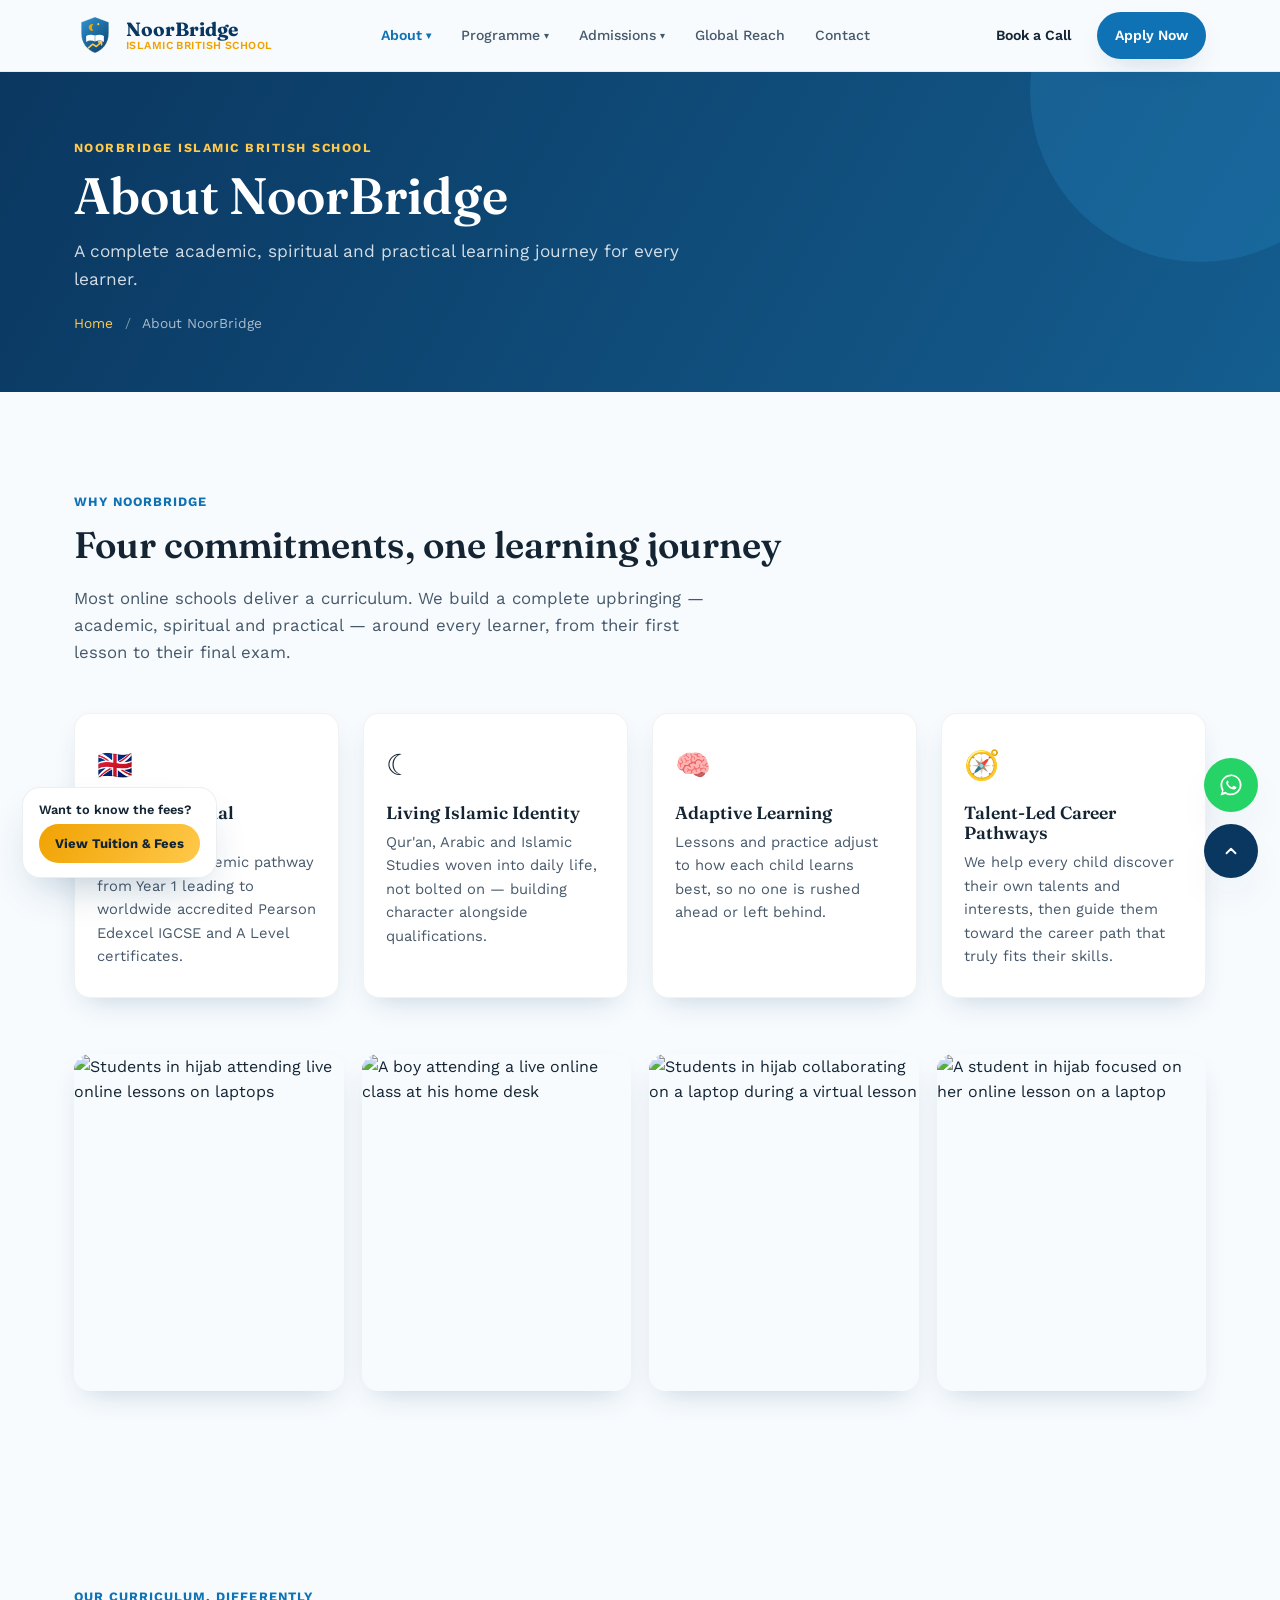
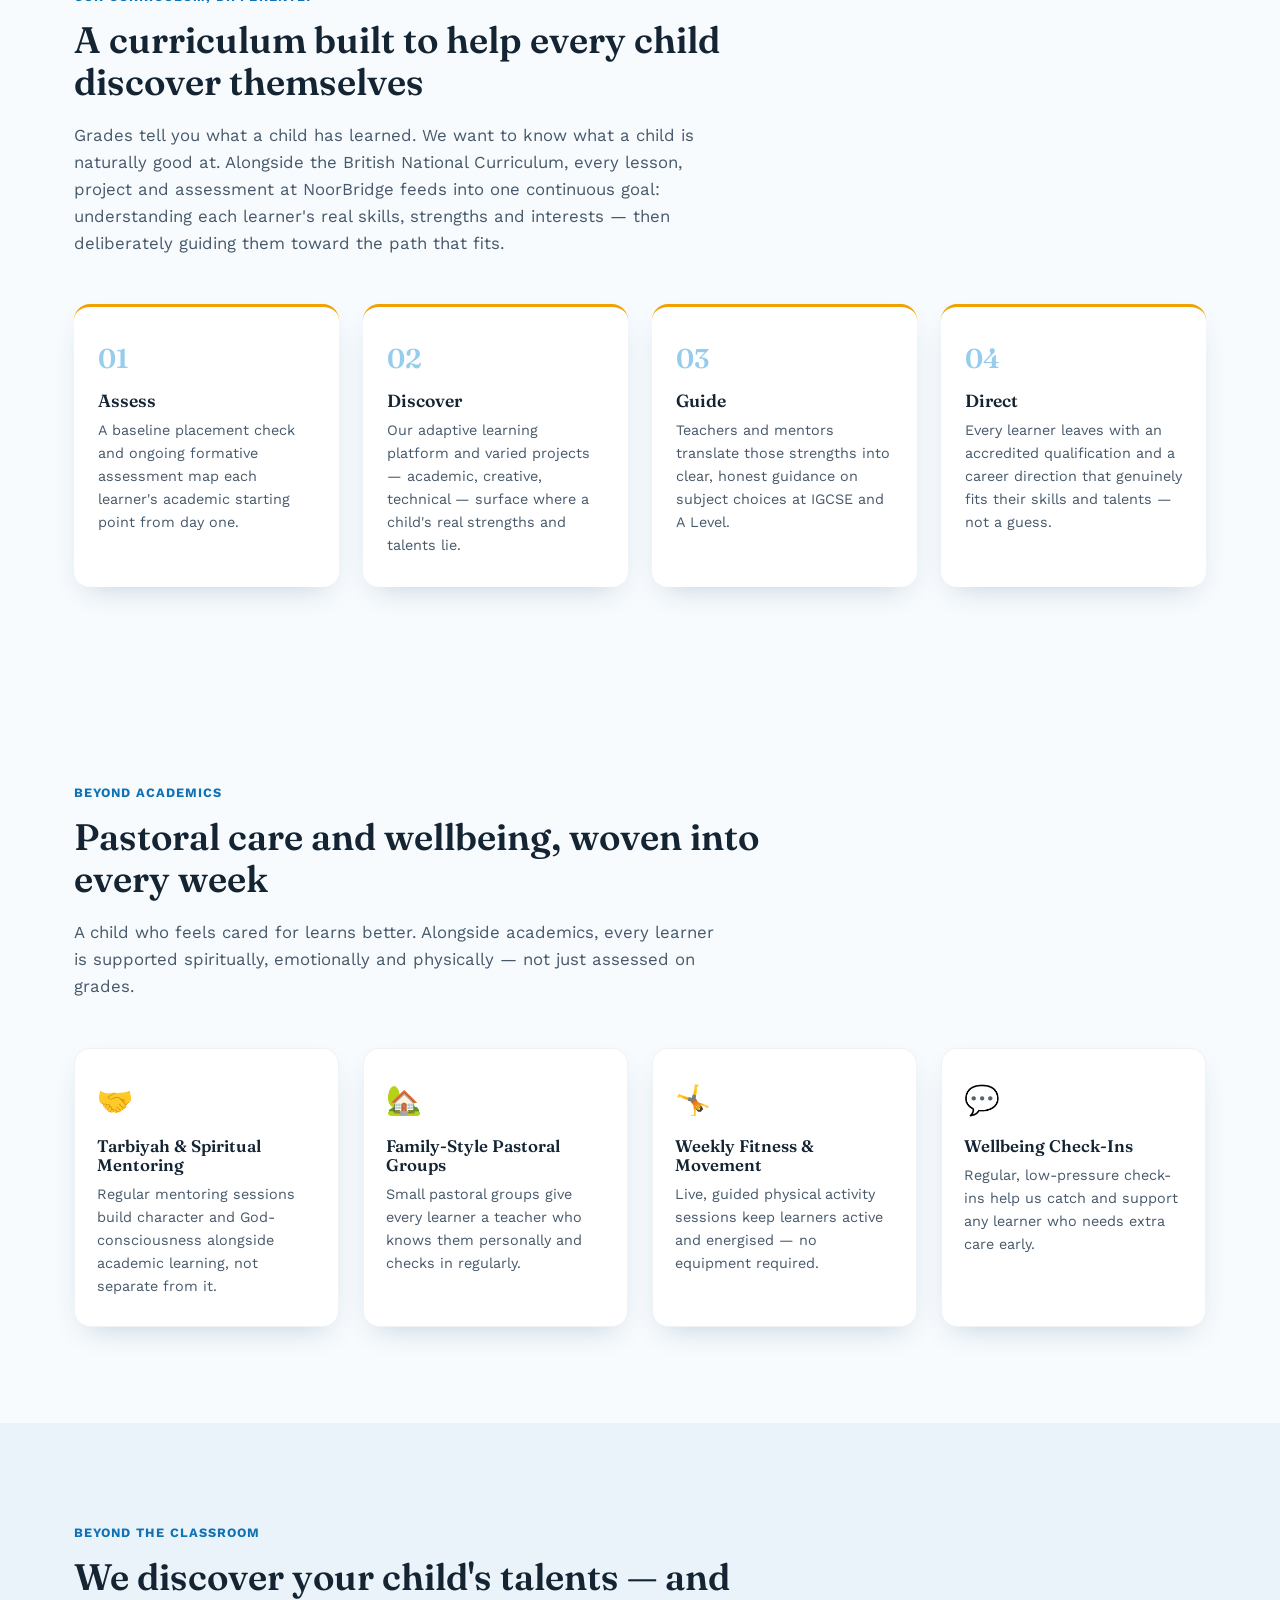
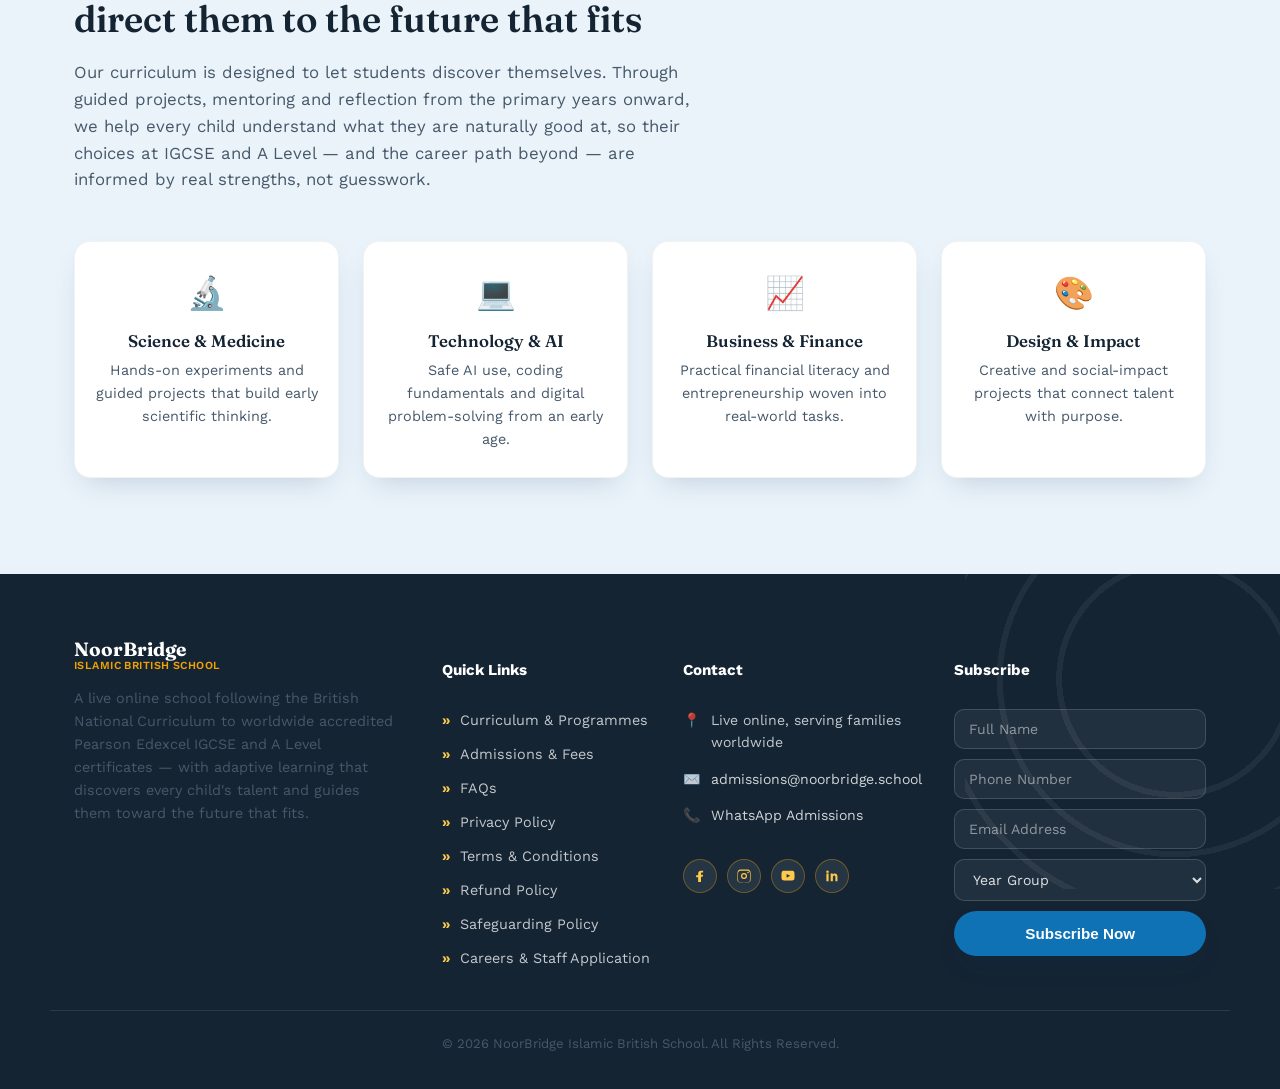
==== about.html @ 1bf970be "Restructure site into multiple pages Co-Authored-By: Devin AI <158243242+devin-ai-integration[bot]@u" ====
<!DOCTYPE html>
<html lang="en">
<head>
<meta charset="UTF-8" />
<meta name="viewport" content="width=device-width, initial-scale=1.0" />
<title>About NoorBridge — A Complete Learning Journey</title>
<meta name="description" content="Discover NoorBridge's commitments to academic excellence, talent discovery, pastoral care and career pathways." />
<link rel="preconnect" href="https://fonts.googleapis.com">
<link rel="preconnect" href="https://fonts.gstatic.com" crossorigin>
<link href="https://fonts.googleapis.com/css2?family=Fraunces:opsz,wght@9..144,500;9..144,600;9..144,700&family=Work+Sans:wght@400;500;600;700&display=swap" rel="stylesheet">
<link rel="icon" type="image/svg+xml" href="assets/favicon.svg">
<link rel="stylesheet" href="css/style.css">
</head>
<body>

<!-- ===== SHARED HEADER / NAV ===== -->
<!-- ===== HEADER ===== -->
<header class="site-header" id="top">
  <div class="container header-inner">
    <a href="index.html#top" class="brand">
      <span class="brand-mark" aria-hidden="true">
        <svg width="42" height="42" viewBox="0 0 64 64" fill="none">
          <defs>
            <linearGradient id="logoGrad" x1="6" y1="4" x2="58" y2="60" gradientUnits="userSpaceOnUse">
              <stop offset="0" stop-color="#2f9bdb"/>
              <stop offset="1" stop-color="#0a3760"/>
            </linearGradient>
          </defs>
          <!-- shield / crest -->
          <path d="M32 4.5 L53 12.5 V29 C53 45 44 54.5 32 59.5 C20 54.5 11 45 11 29 V12.5 Z"
                fill="url(#logoGrad)" stroke="#ffffff" stroke-width="1.4" stroke-opacity="0.35"/>
          <!-- crescent + star: Islamic identity -->
          <path d="M29.5 15.5a5.2 5.2 0 100 9.6 6.2 6.2 0 010-9.6z" fill="#f0a202"/>
          <circle cx="37" cy="15.5" r="1.6" fill="#ffc94a"/>
          <!-- open book: curriculum / self-discovery -->
          <path d="M18.5 33.5c4-2.6 8.5-2.6 13.5-0.6 5-2 9.5-2 13.5 0.6v9c-4-2.6-8.5-2.6-13.5-0.6-5-2-9.5-2-13.5 0.6z"
                fill="#ffffff"/>
          <line x1="32" y1="33" x2="32" y2="42" stroke="#0a3760" stroke-width="1.1" stroke-opacity="0.5"/>
          <!-- upward path: guidance to the future -->
          <path d="M22 51.5 L28.5 46 L34 49.5 L42 42.5" stroke="#ffc94a" stroke-width="2.4" stroke-linecap="round" stroke-linejoin="round" fill="none"/>
          <path d="M37.5 42.5 L42 42.5 L42 47" stroke="#ffc94a" stroke-width="2.4" stroke-linecap="round" stroke-linejoin="round" fill="none"/>
        </svg>
      </span>
      <span class="brand-name-group">
        <span class="brand-name">NoorBridge</span>
        <span class="brand-tagline">Islamic British School</span>
      </span>
    </a>

    <nav class="main-nav" id="mainNav">
      <div class="nav-group">
        <button type="button" class="nav-group-trigger">About <span class="nav-caret">▾</span></button>
        <div class="nav-dropdown">
          <a href="about.html#why-us">Why NoorBridge</a>
          <a href="about.html#discovery">Talent Discovery</a>
          <a href="about.html#wellbeing">Pastoral &amp; Wellbeing</a>
          <a href="about.html#careers">Career Pathways</a>
        </div>
      </div>
      <div class="nav-group">
        <button type="button" class="nav-group-trigger">Programme <span class="nav-caret">▾</span></button>
        <div class="nav-dropdown">
          <a href="curriculum.html#pathway">Curriculum &amp; Pathway</a>
          <a href="islamic-identity.html#identity">Islamic Identity</a>
          <a href="curriculum.html#ai-learning">Adaptive Learning</a>
          <a href="curriculum.html#delivery">How We Deliver Lessons</a>
        </div>
      </div>
      <div class="nav-group">
        <button type="button" class="nav-group-trigger">Admissions <span class="nav-caret">▾</span></button>
        <div class="nav-dropdown">
          <a href="fees.html#fees">Fees</a>
          <a href="fees.html#tutoring">After-School Tutoring</a>
          <a href="admissions.html#admissions">Admissions Process</a>
          <a href="faq.html#faq">FAQs</a>
        </div>
      </div>
      <a href="global-reach.html#global" class="nav-single">Global Reach</a>
      <a href="contact.html#contact" class="nav-single">Contact</a>
    </nav>

    <div class="header-actions">
      <a href="admissions.html#admissions" class="btn btn-ghost">Book a Call</a>
      <a href="admissions.html#admissions" class="btn btn-primary">Apply Now</a>
      <button class="nav-toggle" id="navToggle" aria-label="Open menu" aria-expanded="false">
        <span></span><span></span><span></span>
      </button>
    </div>
  </div>
</header>

<!-- ===== SHARED FLOATING ACTIONS ===== -->
<!-- ===== FLOATING TUITION BADGE (bottom-left) ===== -->
<a href="fees.html#fees" class="tuition-fab">
  <span class="tuition-fab-text">Want to know the fees?</span>
  <span class="tuition-fab-btn">View Tuition &amp; Fees</span>
</a>

<!-- ===== FLOATING CONTACT CLUSTER (bottom-right: WhatsApp + Back to Top) ===== -->
<div class="fab-stack">
  <!-- Replace the number below with the school's real WhatsApp business number -->
  <a href="https://wa.me/000000000000?text=Assalamu%20Alaikum%2C%20I%27d%20like%20to%20ask%20about%20admissions%20at%20NoorBridge"
     class="whatsapp-fab" target="_blank" rel="noopener" aria-label="Chat with admissions on WhatsApp">
    <svg width="26" height="26" viewBox="0 0 32 32" fill="#ffffff"><path d="M16 3C9 3 3 9 3 16c0 2.6.8 5 2.1 7.1L3 29l6.1-2c2 1.1 4.3 1.7 6.9 1.7 7 0 13-6 13-13S23 3 16 3zm0 2c5.9 0 10.7 4.8 10.7 10.7S21.9 26.4 16 26.4c-2.3 0-4.4-.7-6.2-1.9l-.4-.3-3.5 1.1 1.1-3.4-.3-.4A10.6 10.6 0 015.3 16C5.3 10.1 10.1 5.3 16 5.3zm-3.9 5.6c-.2 0-.6 0-.8.3-.3.3-1.1 1-1.1 2.5s1.1 2.9 1.3 3.1c.2.2 2.1 3.3 5.2 4.4 2.6.9 3.1.8 3.6.7.6-.1 1.9-.8 2.1-1.5.3-.7.3-1.4.2-1.5-.1-.2-.4-.3-.8-.5-.4-.2-2.1-1-2.4-1.2-.3-.1-.5-.2-.8.2-.2.3-.9 1.1-1.1 1.3-.2.2-.4.3-.7.1-.4-.2-1.5-.6-2.7-1.7-1-.9-1.6-2-1.8-2.4-.2-.3 0-.5.1-.7l.5-.6c.2-.2.2-.4.1-.6-.1-.2-.6-1.4-.8-1.9-.2-.5-.4-.4-.6-.4z"/></svg>
  </a>
  <button type="button" class="back-to-top" id="backToTop" aria-label="Back to top">
    <svg width="18" height="18" viewBox="0 0 24 24" fill="none" stroke="#ffffff" stroke-width="2.4" stroke-linecap="round" stroke-linejoin="round">
      <path d="M6 15l6-6 6 6"/>
    </svg>
  </button>
</div>

<main>
<!-- ===== PAGE HERO ===== -->
<section class="page-hero">
  <div class="container page-hero-inner">
    <p class="page-hero-kicker">NoorBridge Islamic British School</p>
    <h1>About NoorBridge</h1>
    <p class="page-hero-subtitle">A complete academic, spiritual and practical learning journey for every learner.</p>
    <p class="breadcrumb"><a href="index.html">Home</a> <span>/</span> About NoorBridge</p>
  </div>
</section>

<!-- ===== WHY US ===== -->
<section class="section" id="why-us">
  <div class="container">
    <p class="section-tag">Why NoorBridge</p>
    <h2>Four commitments, one learning journey</h2>
    <p class="section-lede">
      Most online schools deliver a curriculum. We build a complete upbringing — academic, spiritual
      and practical — around every learner, from their first lesson to their final exam.
    </p>

    <div class="pillars">
      <div class="pillar-card">
        <div class="pillar-icon">🇬🇧</div>
        <h3>British National Curriculum</h3>
        <p>A coherent academic pathway from Year 1 leading to worldwide accredited Pearson Edexcel IGCSE and A Level certificates.</p>
      </div>
      <div class="pillar-card">
        <div class="pillar-icon">☾</div>
        <h3>Living Islamic Identity</h3>
        <p>Qur'an, Arabic and Islamic Studies woven into daily life, not bolted on — building character alongside qualifications.</p>
      </div>
      <div class="pillar-card">
        <div class="pillar-icon">🧠</div>
        <h3>Adaptive Learning</h3>
        <p>Lessons and practice adjust to how each child learns best, so no one is rushed ahead or left behind.</p>
      </div>
      <div class="pillar-card">
        <div class="pillar-icon">🧭</div>
        <h3>Talent-Led Career Pathways</h3>
        <p>We help every child discover their own talents and interests, then guide them toward the career path that truly fits their skills.</p>
      </div>
    </div>

    <div class="gallery-strip">
      <div class="gallery-item">
        <img src="https://images.pexels.com/photos/10028667/pexels-photo-10028667.jpeg?auto=compress&cs=tinysrgb&w=500"
             alt="Students in hijab attending live online lessons on laptops" loading="lazy">
      </div>
      <div class="gallery-item">
        <img src="https://images.pexels.com/photos/5303575/pexels-photo-5303575.jpeg?auto=compress&cs=tinysrgb&w=500"
             alt="A boy attending a live online class at his home desk" loading="lazy">
      </div>
      <div class="gallery-item">
        <img src="https://images.pexels.com/photos/6281994/pexels-photo-6281994.jpeg?auto=compress&cs=tinysrgb&w=500"
             alt="Students in hijab collaborating on a laptop during a virtual lesson" loading="lazy">
      </div>
      <div class="gallery-item">
        <img src="https://images.pexels.com/photos/8122079/pexels-photo-8122079.jpeg?auto=compress&cs=tinysrgb&w=500"
             alt="A student in hijab focused on her online lesson on a laptop" loading="lazy">
      </div>
    </div>
  </div>
</section>

<!-- ===== TALENT DISCOVERY FRAMEWORK ===== -->
<section class="section" id="discovery">
  <div class="container">
    <p class="section-tag">Our Curriculum, Differently</p>
    <h2>A curriculum built to help every child discover themselves</h2>
    <p class="section-lede">
      Grades tell you what a child has learned. We want to know what a child is naturally good at.
      Alongside the British National Curriculum, every lesson, project and assessment at NoorBridge
      feeds into one continuous goal: understanding each learner's real skills, strengths and
      interests — then deliberately guiding them toward the path that fits.
    </p>

    <div class="discovery-grid">
      <div class="discovery-card">
        <div class="discovery-num">01</div>
        <h3>Assess</h3>
        <p>A baseline placement check and ongoing formative assessment map each learner's academic starting point from day one.</p>
      </div>
      <div class="discovery-card">
        <div class="discovery-num">02</div>
        <h3>Discover</h3>
        <p>Our adaptive learning platform and varied projects — academic, creative, technical — surface where a child's real strengths and talents lie.</p>
      </div>
      <div class="discovery-card">
        <div class="discovery-num">03</div>
        <h3>Guide</h3>
        <p>Teachers and mentors translate those strengths into clear, honest guidance on subject choices at IGCSE and A Level.</p>
      </div>
      <div class="discovery-card">
        <div class="discovery-num">04</div>
        <h3>Direct</h3>
        <p>Every learner leaves with an accredited qualification and a career direction that genuinely fits their skills and talents — not a guess.</p>
      </div>
    </div>
  </div>
</section>

<!-- ===== PASTORAL CARE & WELLBEING ===== -->
<section class="section" id="wellbeing">
  <div class="container">
    <p class="section-tag">Beyond Academics</p>
    <h2>Pastoral care and wellbeing, woven into every week</h2>
    <p class="section-lede">
      A child who feels cared for learns better. Alongside academics, every learner is supported
      spiritually, emotionally and physically — not just assessed on grades.
    </p>

    <div class="wellbeing-grid">
      <div class="wellbeing-card">
        <span class="wellbeing-icon">🤝</span>
        <h3>Tarbiyah &amp; Spiritual Mentoring</h3>
        <p>Regular mentoring sessions build character and God-consciousness alongside academic learning, not separate from it.</p>
      </div>
      <div class="wellbeing-card">
        <span class="wellbeing-icon">🏡</span>
        <h3>Family-Style Pastoral Groups</h3>
        <p>Small pastoral groups give every learner a teacher who knows them personally and checks in regularly.</p>
      </div>
      <div class="wellbeing-card">
        <span class="wellbeing-icon">🤸</span>
        <h3>Weekly Fitness &amp; Movement</h3>
        <p>Live, guided physical activity sessions keep learners active and energised — no equipment required.</p>
      </div>
      <div class="wellbeing-card">
        <span class="wellbeing-icon">💬</span>
        <h3>Wellbeing Check-Ins</h3>
        <p>Regular, low-pressure check-ins help us catch and support any learner who needs extra care early.</p>
      </div>
    </div>
  </div>
</section>

<!-- ===== CAREER PATHWAYS ===== -->
<section class="section section-alt" id="careers">
  <div class="container">
    <p class="section-tag">Beyond the Classroom</p>
    <h2>We discover your child's talents — and direct them to the future that fits</h2>
    <p class="section-lede">
      Our curriculum is designed to let students discover themselves. Through guided projects,
      mentoring and reflection from the primary years onward, we help every child understand what
      they are naturally good at, so their choices at IGCSE and A Level — and the career path
      beyond — are informed by real strengths, not guesswork.
    </p>

    <div class="career-grid">
      <div class="career-card">
        <span class="career-emoji">🔬</span>
        <h3>Science &amp; Medicine</h3>
        <p>Hands-on experiments and guided projects that build early scientific thinking.</p>
      </div>
      <div class="career-card">
        <span class="career-emoji">💻</span>
        <h3>Technology &amp; AI</h3>
        <p>Safe AI use, coding fundamentals and digital problem-solving from an early age.</p>
      </div>
      <div class="career-card">
        <span class="career-emoji">📈</span>
        <h3>Business &amp; Finance</h3>
        <p>Practical financial literacy and entrepreneurship woven into real-world tasks.</p>
      </div>
      <div class="career-card">
        <span class="career-emoji">🎨</span>
        <h3>Design &amp; Impact</h3>
        <p>Creative and social-impact projects that connect talent with purpose.</p>
      </div>
    </div>
  </div>
</section>
</main>

<!-- ===== SHARED FOOTER ===== -->
<!-- ===== FOOTER ===== -->
<footer class="site-footer">
  <div class="footer-pattern" aria-hidden="true"></div>
  <div class="container footer-inner">
    <div class="footer-brand">
      <span class="brand-name-group">
        <span class="brand-name">NoorBridge</span>
        <span class="brand-tagline">Islamic British School</span>
      </span>
      <p>A live online school following the British National Curriculum to worldwide accredited
      Pearson Edexcel IGCSE and A Level certificates — with adaptive learning that discovers every
      child's talent and guides them toward the future that fits.</p>
    </div>

    <div class="footer-col">
      <h4>Quick Links</h4>
      <ul class="footer-link-list">
        <li><a href="curriculum.html#pathway">Curriculum &amp; Programmes</a></li>
        <li><a href="fees.html#fees">Admissions &amp; Fees</a></li>
        <li><a href="faq.html#faq">FAQs</a></li>
        <li><a href="index.html#top">Privacy Policy</a></li>
        <li><a href="index.html#top">Terms &amp; Conditions</a></li>
        <li><a href="index.html#top">Refund Policy</a></li>
        <li><a href="index.html#top">Safeguarding Policy</a></li>
        <li><a href="mailto:careers@noorbridge.school">Careers &amp; Staff Application</a></li>
      </ul>
    </div>

    <div class="footer-col">
      <h4>Contact</h4>
      <ul class="footer-contact-list">
        <li>
          <span class="footer-contact-icon">📍</span>
          <span>Live online, serving families worldwide</span>
        </li>
        <li>
          <span class="footer-contact-icon">✉️</span>
          <a href="mailto:admissions@noorbridge.school">admissions@noorbridge.school</a>
        </li>
        <li>
          <span class="footer-contact-icon">📞</span>
          <a href="https://wa.me/000000000000" target="_blank" rel="noopener">WhatsApp Admissions</a>
        </li>
      </ul>
      <div class="social-row">
        <a href="index.html#top" aria-label="Facebook"><svg width="16" height="16" viewBox="0 0 24 24" fill="currentColor"><path d="M13.5 21v-7.7h2.6l.4-3h-3v-1.9c0-.9.2-1.5 1.6-1.5h1.6V4.2C15.9 4.1 14.8 4 13.6 4c-2.6 0-4.4 1.6-4.4 4.5v2.3h-3v3h3V21h3.3z"/></svg></a>
        <a href="index.html#top" aria-label="Instagram"><svg width="16" height="16" viewBox="0 0 24 24" fill="currentColor"><path d="M12 2.2c3.2 0 3.6 0 4.9.1 1.2.1 1.9.2 2.3.4.6.2 1 .5 1.4.9.4.4.7.8.9 1.4.2.4.3 1 .4 2.3.1 1.3.1 1.6.1 4.9s0 3.6-.1 4.9c-.1 1.2-.2 1.9-.4 2.3-.2.6-.5 1-.9 1.4-.4.4-.8.7-1.4.9-.4.2-1 .3-2.3.4-1.3.1-1.6.1-4.9.1s-3.6 0-4.9-.1c-1.2-.1-1.9-.2-2.3-.4-.6-.2-1-.5-1.4-.9-.4-.4-.7-.8-.9-1.4-.2-.4-.3-1-.4-2.3C2.2 15.6 2.2 15.2 2.2 12s0-3.6.1-4.9c.1-1.2.2-1.9.4-2.3.2-.6.5-1 .9-1.4.4-.4.8-.7 1.4-.9.4-.2 1-.3 2.3-.4C8.4 2.2 8.8 2.2 12 2.2zm0 1.8c-3.1 0-3.5 0-4.7.1-1 0-1.6.2-1.9.3-.5.2-.8.4-1.2.8-.4.4-.6.7-.8 1.2-.1.3-.3.9-.3 1.9-.1 1.2-.1 1.6-.1 4.7s0 3.5.1 4.7c0 1 .2 1.6.3 1.9.2.5.4.8.8 1.2.4.4.7.6 1.2.8.3.1.9.3 1.9.3 1.2.1 1.6.1 4.7.1s3.5 0 4.7-.1c1 0 1.6-.2 1.9-.3.5-.2.8-.4 1.2-.8.4-.4.6-.7.8-1.2.1-.3.3-.9.3-1.9.1-1.2.1-1.6.1-4.7s0-3.5-.1-4.7c0-1-.2-1.6-.3-1.9-.2-.5-.4-.8-.8-1.2-.4-.4-.7-.6-1.2-.8-.3-.1-.9-.3-1.9-.3-1.2-.1-1.6-.1-4.7-.1zm0 3.5a4.5 4.5 0 110 9 4.5 4.5 0 010-9zm0 1.8a2.7 2.7 0 100 5.4 2.7 2.7 0 000-5.4zm5.7-3.6a1.1 1.1 0 110 2.1 1.1 1.1 0 010-2.1z"/></svg></a>
        <a href="index.html#top" aria-label="YouTube"><svg width="16" height="16" viewBox="0 0 24 24" fill="currentColor"><path d="M21.6 7.2s-.2-1.5-.8-2.1c-.8-.8-1.7-.8-2.1-.9C15.9 4 12 4 12 4h0s-3.9 0-6.7.2c-.4 0-1.3.1-2.1.9-.6.6-.8 2.1-.8 2.1S2.2 9 2.2 10.7v1.5c0 1.8.2 3.5.2 3.5s.2 1.5.8 2.1c.8.8 1.8.8 2.3.9 1.6.2 6.5.2 6.5.2s3.9 0 6.7-.2c.4 0 1.3-.1 2.1-.9.6-.6.8-2.1.8-2.1s.2-1.7.2-3.5v-1.5c0-1.8-.2-3.5-.2-3.5zM9.9 14.6V8.9l5.4 2.9-5.4 2.8z"/></svg></a>
        <a href="index.html#top" aria-label="LinkedIn"><svg width="16" height="16" viewBox="0 0 24 24" fill="currentColor"><path d="M6.9 8.4H3.6V20h3.3V8.4zM5.3 3.6a1.9 1.9 0 100 3.8 1.9 1.9 0 000-3.8zM20.4 20h-3.3v-6.2c0-1.5-.5-2.5-1.8-2.5-1 0-1.6.7-1.9 1.3-.1.2-.1.6-.1.9V20H10c0-11.6 0-11.6 0-11.6h3.3v1.7c.4-.7 1.3-1.7 3-1.7 2.2 0 3.9 1.4 3.9 4.5V20z"/></svg></a>
      </div>
    </div>

    <div class="footer-col footer-subscribe">
      <h4>Subscribe</h4>
      <form class="subscribe-form" id="newsletterForm">
        <input type="text" name="subscribeName" placeholder="Full Name" required>
        <input type="tel" name="subscribePhone" placeholder="Phone Number">
        <input type="email" name="subscribeEmail" placeholder="Email Address" required>
        <select name="subscribeYear" aria-label="Year group of interest" required>
          <option value="" disabled selected>Year Group</option>
          <option>Year 1</option><option>Year 2</option><option>Year 3</option>
          <option>Year 4</option><option>Year 5</option><option>Year 6</option>
          <option>Year 7</option><option>Year 8</option><option>Year 9</option>
          <option>Year 10</option><option>Year 11</option><option>Year 12</option><option>Year 13</option>
        </select>
        <button type="submit" class="btn btn-primary btn-block">Subscribe Now</button>
      </form>
    </div>
  </div>
  <div class="footer-bottom">
    <p>© 2026 NoorBridge Islamic British School. All Rights Reserved.</p>
  </div>
</footer>

<!-- ===== SHARED SCRIPT ===== -->
<script src="js/main.js"></script>
</body>
</html>
---- css/style.css ----
/* ============================================================
   NoorBridge Academy — Landing Page Styles
   Brand palette: sky blue + warm gold + fresh green + ink navy
   (--emerald-* variable names kept for continuity, now mapped to
   a blue-led palette so the site reads as bright and sky-toned)
   ============================================================ */

:root {
  --emerald-900: #0a3760;   /* deep navy blue — dark sections, headings */
  --emerald-700: #0f72b5;   /* primary sky blue — buttons, links, accents */
  --emerald-600: #2f9bdb;   /* lighter sky blue — hovers, gradients */
  --emerald-100: #e7f4fc;   /* pale sky blue — soft backgrounds, badges */
  --green-600: #4c9f5c;     /* fresh green accent */
  --green-100: #e8f5ea;     /* pale green background */
  --gold-500: #f0a202;      /* warm gold — eyebrow tags, highlights */
  --gold-400: #ffc94a;      /* light gold — hovers */
  --ink-900: #142433;
  --ink-700: #46586a;
  --parchment: #f7fbfe;
  --parchment-dark: #eaf3fa;
  --white: #ffffff;

  --font-head: 'Fraunces', serif;
  --font-body: 'Work Sans', sans-serif;

  --radius: 16px;
  --shadow-soft: 0 12px 30px -12px rgba(10, 55, 96, 0.22);
  --shadow-lift: 0 20px 45px -18px rgba(10, 55, 96, 0.32);
}

* { box-sizing: border-box; }
html { scroll-behavior: smooth; }
body {
  margin: 0;
  font-family: var(--font-body);
  color: var(--ink-900);
  background: var(--parchment);
  line-height: 1.6;
}
h1, h2, h3 { font-family: var(--font-head); font-weight: 600; line-height: 1.15; margin: 0 0 .5em; }
p { margin: 0 0 1em; color: var(--ink-700); }
a { color: inherit; text-decoration: none; }
ul { margin: 0; padding: 0; }
img { max-width: 100%; display: block; }

.container {
  width: 100%;
  max-width: 1180px;
  margin: 0 auto;
  padding: 0 24px;
}

/* ---------- Buttons ---------- */
.btn {
  display: inline-flex;
  align-items: center;
  justify-content: center;
  gap: 8px;
  padding: 12px 22px;
  border-radius: 999px;
  font-weight: 600;
  font-size: 0.95rem;
  border: 2px solid transparent;
  cursor: pointer;
  transition: transform .18s ease, box-shadow .18s ease, background .18s ease, color .18s ease;
  white-space: nowrap;
}
.btn:hover { transform: translateY(-2px); }
.btn-primary { background: var(--emerald-700); color: var(--white); box-shadow: var(--shadow-soft); }
.btn-primary:hover { background: var(--emerald-600); }
.btn-outline { border-color: var(--emerald-700); color: var(--emerald-700); background: transparent; }
.btn-outline:hover { background: var(--emerald-100); }
.btn-ghost { color: var(--ink-900); background: transparent; }
.btn-ghost:hover { background: var(--parchment-dark); }
.btn-light { background: var(--white); color: var(--emerald-900); }
.btn-light:hover { background: var(--gold-400); color: var(--ink-900); }
.btn-lg { padding: 15px 28px; font-size: 1.02rem; }
.btn-sm { padding: 7px 14px; font-size: 0.78rem; }
.btn-block { width: 100%; }
.btn-gold {
  background: linear-gradient(135deg, var(--gold-400), var(--gold-500));
  color: var(--ink-900);
  font-weight: 700;
  border: 2px solid transparent;
  box-shadow: 0 6px 18px rgba(240, 162, 2, 0.28);
}
.btn-gold:hover { background: linear-gradient(135deg, var(--gold-500), #e09300); }

/* ---------- Header ---------- */
.site-header {
  position: sticky;
  top: 0;
  z-index: 50;
  background: rgba(247, 251, 254, 0.92);
  backdrop-filter: blur(10px);
  border-bottom: 1px solid rgba(10, 55, 96, 0.08);
}
.header-inner {
  display: flex;
  align-items: center;
  justify-content: space-between;
  padding: 12px 24px;
  gap: 14px;
}
.brand { display: flex; align-items: center; gap: 10px; flex-shrink: 0; }
.brand-mark { display: inline-flex; flex-shrink: 0; }
.brand-name-group { display: flex; flex-direction: column; line-height: 1.15; }
.brand-name {
  font-family: var(--font-head);
  font-size: 1.2rem;
  font-weight: 700;
  color: var(--emerald-900);
  white-space: nowrap;
}
.brand-tagline {
  font-size: 0.68rem;
  font-weight: 600;
  letter-spacing: 0.04em;
  text-transform: uppercase;
  color: var(--gold-500);
  white-space: nowrap;
}

.main-nav { display: flex; align-items: center; gap: 26px; flex: 1; justify-content: center; flex-wrap: nowrap; }
.main-nav > a, .nav-single {
  font-size: 0.88rem;
  font-weight: 500;
  color: var(--ink-700);
  position: relative;
  padding: 6px 2px;
  white-space: nowrap;
}
.main-nav > a:hover, .nav-single:hover { color: var(--emerald-700); }

/* Dropdown nav groups */
.nav-group { position: relative; }
.nav-group-trigger {
  display: inline-flex;
  align-items: center;
  gap: 4px;
  background: none;
  border: none;
  cursor: pointer;
  font-family: var(--font-body);
  font-size: 0.88rem;
  font-weight: 500;
  color: var(--ink-700);
  padding: 6px 2px;
}
.nav-caret { font-size: 0.65rem; transition: transform .18s ease; }
.nav-group:hover .nav-group-trigger, .nav-group.open .nav-group-trigger { color: var(--emerald-700); }
.nav-group:hover .nav-caret, .nav-group.open .nav-caret { transform: rotate(180deg); }

.nav-dropdown {
  position: absolute;
  top: calc(100% + 14px);
  left: 50%;
  transform: translateX(-50%);
  background: var(--white);
  border-radius: 14px;
  box-shadow: var(--shadow-lift);
  border: 1px solid rgba(10,55,96,0.08);
  padding: 10px;
  min-width: 220px;
  display: flex;
  flex-direction: column;
  gap: 2px;
  opacity: 0;
  visibility: hidden;
  transform: translateX(-50%) translateY(6px);
  transition: opacity .16s ease, transform .16s ease, visibility .16s ease;
  z-index: 70;
}
.nav-group:hover .nav-dropdown, .nav-group.open .nav-dropdown {
  opacity: 1;
  visibility: visible;
  transform: translateX(-50%) translateY(0);
}
.nav-dropdown a {
  font-size: 0.87rem;
  font-weight: 500;
  color: var(--ink-700);
  padding: 9px 12px;
  border-radius: 8px;
  white-space: nowrap;
}
.nav-dropdown a:hover { background: var(--emerald-100); color: var(--emerald-700); }

.header-actions { display: flex; align-items: center; gap: 8px; flex-shrink: 0; }
.header-actions .btn { padding: 10px 16px; font-size: 0.88rem; }
.nav-toggle { display: none; }

/* Floating tuition badge (fixed, bottom-left) */
.tuition-fab {
  position: fixed;
  left: 22px;
  bottom: 22px;
  z-index: 60;
  display: flex;
  flex-direction: column;
  align-items: flex-start;
  gap: 6px;
  background: var(--white);
  border-radius: 18px;
  padding: 14px 16px;
  box-shadow: var(--shadow-lift);
  border: 1px solid rgba(10,55,96,0.08);
  max-width: 220px;
}
.tuition-fab-text { font-size: 0.8rem; font-weight: 600; color: var(--ink-900); line-height: 1.25; }
.tuition-fab-btn {
  display: inline-flex;
  align-items: center;
  gap: 6px;
  background: linear-gradient(120deg, var(--gold-500), var(--gold-400));
  color: var(--ink-900);
  font-size: 0.82rem;
  font-weight: 700;
  padding: 9px 16px;
  border-radius: 999px;
  transition: transform .18s ease;
}
.tuition-fab:hover .tuition-fab-btn { transform: translateY(-2px); }

/* Floating contact cluster (fixed, bottom-right): WhatsApp + Back to Top stacked */
.fab-stack {
  position: fixed;
  right: 22px;
  bottom: 22px;
  z-index: 60;
  display: flex;
  flex-direction: column;
  align-items: center;
  gap: 12px;
}
.whatsapp-fab, .back-to-top {
  width: 54px;
  height: 54px;
  border-radius: 50%;
  display: flex;
  align-items: center;
  justify-content: center;
  box-shadow: var(--shadow-lift);
  transition: transform .18s ease;
  border: none;
  cursor: pointer;
}
.whatsapp-fab { background: #25d366; }
.whatsapp-fab:hover { transform: translateY(-2px) scale(1.04); }
.back-to-top {
  background: var(--emerald-900);
  opacity: 0;
  visibility: hidden;
  transform: translateY(8px);
}
.back-to-top.visible { opacity: 1; visibility: visible; transform: translateY(0); }
.back-to-top:hover { transform: translateY(-2px); background: var(--emerald-700); }

/* ---------- Hero ---------- */
.hero {
  position: relative;
  overflow: hidden;
  padding: 80px 0 90px;
  background: linear-gradient(180deg, #f4efe2 0%, var(--parchment) 100%);
}
.hero-glow {
  position: absolute;
  top: -180px;
  right: -160px;
  width: 520px;
  height: 520px;
  background: radial-gradient(circle, rgba(28, 122, 86, 0.22), transparent 70%);
  border-radius: 50%;
}
.hero-inner {
  display: grid;
  grid-template-columns: 1.15fr 0.85fr;
  gap: 56px;
  align-items: center;
  position: relative;
}
.eyebrow {
  display: inline-flex;
  align-items: center;
  gap: 8px;
  font-size: 0.8rem;
  font-weight: 700;
  letter-spacing: 0.06em;
  text-transform: uppercase;
  color: var(--gold-500);
  background: rgba(201, 162, 39, 0.12);
  padding: 6px 14px;
  border-radius: 999px;
  margin-bottom: 18px;
}
.hero h1 {
  font-size: clamp(2.1rem, 4vw, 3.1rem);
  color: var(--ink-900);
  margin-bottom: 20px;
}
.hero h1 .highlight { color: var(--emerald-700); }
.hero .lede { font-size: 1.08rem; max-width: 540px; }
.hero-ctas { display: flex; gap: 14px; margin: 28px 0 36px; flex-wrap: wrap; }

.hero-trust { display: flex; gap: 30px; flex-wrap: wrap; }
.trust-item { display: flex; flex-direction: column; }
.trust-item strong { font-family: var(--font-head); font-size: 1.3rem; color: var(--emerald-900); }
.trust-item span { font-size: 0.85rem; color: var(--ink-700); }

.hero-visual { position: relative; height: 420px; }
.hero-orb {
  position: absolute;
  inset: 30px;
  border-radius: 40% 60% 55% 45% / 50% 45% 55% 50%;
  background: linear-gradient(135deg, var(--emerald-700), var(--emerald-900));
  opacity: 0.9;
}
.hero-card {
  position: absolute;
  background: var(--white);
  border-radius: var(--radius);
  box-shadow: var(--shadow-lift);
  padding: 18px 20px;
  width: 200px;
}
.card-icon { font-size: 1.6rem; margin-bottom: 6px; }
.card-title { font-weight: 700; margin: 0; font-size: 0.95rem; color: var(--ink-900); }
.card-sub { margin: 2px 0 0; font-size: 0.8rem; color: var(--ink-700); }
.card-1 { top: 10px; left: 0; animation: float 6s ease-in-out infinite; }
.card-2 { top: 170px; right: -10px; animation: float 7s ease-in-out infinite .5s; }
.card-3 { bottom: 10px; left: 40px; animation: float 6.5s ease-in-out infinite 1s; }
@keyframes float { 0%,100% { transform: translateY(0); } 50% { transform: translateY(-10px); } }

.hero-tutoring {
  position: absolute;
  bottom: calc(100% + 16px);
  right: 12px;
  z-index: 10;
  background: var(--white);
  border-radius: 999px;
  box-shadow: var(--shadow-lift);
  padding: 6px 10px 6px 14px;
  display: inline-flex;
  align-items: center;
  gap: 8px;
  font-size: 0.78rem;
  font-weight: 600;
  color: var(--ink-900);
}
.hero-tutoring-text { white-space: nowrap; }

/* ---------- Strip ---------- */
.strip { background: var(--emerald-900); padding: 18px 0; }
.strip-inner {
  display: grid;
  grid-template-columns: repeat(5, auto);
  justify-content: center;
  align-items: center;
  gap: 0 6px;
  color: rgba(255,255,255,0.85);
  font-size: 0.83rem;
  font-weight: 600;
  letter-spacing: 0.01em;
}
.strip-inner span {
  padding: 6px 22px;
  position: relative;
  text-align: center;
}
.strip-inner span:not(:last-child)::after {
  content: "";
  position: absolute;
  right: -1px;
  top: 50%;
  transform: translateY(-50%);
  width: 1px;
  height: 16px;
  background: rgba(255,255,255,0.25);
}
@media (max-width: 900px) {
  .strip-inner { grid-template-columns: repeat(2, 1fr); gap: 10px 0; }
  .strip-inner span::after { display: none; }
}
@media (max-width: 520px) {
  .strip-inner { grid-template-columns: 1fr; }
}

/* ---------- Sections ---------- */
.section { padding: 96px 0; }
.section-alt { background: var(--parchment-dark); }
.section-tag {
  display: inline-block;
  font-size: 0.8rem;
  font-weight: 700;
  letter-spacing: 0.08em;
  text-transform: uppercase;
  color: var(--emerald-700);
  margin-bottom: 12px;
}
.section-tag-light { color: var(--gold-400); }
.section h2 { font-size: clamp(1.7rem, 3vw, 2.3rem); color: var(--ink-900); max-width: 720px; }
.light-heading { color: var(--white); }
.section-lede { max-width: 640px; font-size: 1.05rem; }
.light-lede { color: rgba(255,255,255,0.75); }

/* Pillars */
.pillars {
  display: grid;
  grid-template-columns: repeat(4, 1fr);
  gap: 24px;
  margin-top: 48px;
}
.pillar-card {
  background: var(--white);
  border-radius: var(--radius);
  padding: 28px 22px;
  box-shadow: var(--shadow-soft);
  border: 1px solid rgba(12,59,46,0.06);
}
.pillar-icon { font-size: 1.8rem; margin-bottom: 14px; }
.pillar-card h3 { font-size: 1.1rem; margin-bottom: 8px; }
.pillar-card p { font-size: 0.92rem; margin: 0; }

/* Timeline */
.timeline { margin-top: 56px; display: flex; flex-direction: column; gap: 0; }
.timeline-item {
  display: grid;
  grid-template-columns: 56px 1fr;
  gap: 24px;
  padding: 28px 0;
  border-bottom: 1px solid rgba(12,59,46,0.1);
}
.timeline-item:last-child { border-bottom: none; }
.timeline-marker {
  width: 44px; height: 44px;
  border-radius: 50%;
  background: var(--emerald-700);
  color: var(--white);
  display: flex; align-items: center; justify-content: center;
  font-family: var(--font-head); font-weight: 600;
}
.timeline-years {
  display: inline-block;
  font-size: 0.8rem;
  font-weight: 700;
  color: var(--gold-500);
  text-transform: uppercase;
  letter-spacing: 0.05em;
  margin-bottom: 6px;
}
.timeline-content h3 { margin-bottom: 6px; }
.timeline-content p { max-width: 640px; margin: 0; }
.subject-chips { display: flex; flex-wrap: wrap; gap: 8px; margin-top: 14px; max-width: 680px; }
.subject-chips span {
  font-size: 0.78rem;
  font-weight: 600;
  padding: 6px 12px;
  border-radius: 999px;
  background: var(--parchment-dark);
  color: var(--ink-700);
  border: 1px solid rgba(10,55,96,0.08);
}
.subject-chips .chip-included { background: var(--emerald-100); color: var(--emerald-700); border-color: transparent; }
.subject-chips .chip-optional { background: transparent; color: var(--ink-700); border-style: dashed; font-weight: 500; }

/* Two-column layout */
.two-col {
  display: grid;
  grid-template-columns: 1fr 1fr;
  gap: 60px;
  align-items: center;
}
.two-col.reverse .two-col-visual { order: 1; }
.two-col.reverse .two-col-text { order: 2; }
.check-list { list-style: none; margin: 20px 0 28px; display: flex; flex-direction: column; gap: 12px; }
.check-list li { padding-left: 30px; position: relative; color: var(--ink-900); font-weight: 500; }
.check-list li::before {
  content: "✓";
  position: absolute; left: 0; top: 0;
  width: 22px; height: 22px;
  background: var(--emerald-100);
  color: var(--emerald-700);
  border-radius: 50%;
  display: flex; align-items: center; justify-content: center;
  font-size: 0.75rem; font-weight: 700;
}

.glass-card {
  background: linear-gradient(155deg, var(--emerald-900), var(--emerald-700));
  color: var(--white);
  border-radius: 20px;
  padding: 44px;
  box-shadow: var(--shadow-lift);
  position: relative;
}
.glass-quote { font-family: var(--font-head); font-size: 1.3rem; line-height: 1.5; margin-bottom: 16px; }
.glass-attribution { color: var(--gold-400); font-weight: 600; margin: 0; }

/* What We Offer */
.offer-heading { text-align: center; max-width: 640px; margin: 0 auto 48px; }
.offer-heading .section-tag { display: block; }
.offer-heading h2 { margin: 0 auto; }
.offer-grid {
  display: grid;
  grid-template-columns: repeat(3, 1fr);
  gap: 24px;
}
.offer-card {
  background: var(--white);
  border-radius: var(--radius);
  padding: 32px 26px;
  text-align: center;
  box-shadow: var(--shadow-soft);
  border: 1px solid rgba(10,55,96,0.06);
}
.offer-card-featured { background: var(--emerald-100); border-color: transparent; }
.offer-icon {
  width: 60px; height: 60px;
  border-radius: 50%;
  display: flex; align-items: center; justify-content: center;
  font-size: 1.6rem;
  margin: 0 auto 18px;
  color: var(--white);
}
.offer-icon-blue { background: linear-gradient(135deg, var(--emerald-600), var(--emerald-700)); }
.offer-icon-green { background: linear-gradient(135deg, #6ab97c, var(--green-600)); }
.offer-icon-orange { background: linear-gradient(135deg, #f0a202, #d9860a); }
.offer-icon-gold { background: linear-gradient(135deg, var(--gold-400), var(--gold-500)); }
.offer-icon-navy { background: linear-gradient(135deg, var(--emerald-700), var(--emerald-900)); }
.offer-card h3 { font-size: 1.05rem; margin-bottom: 8px; color: var(--emerald-900); }
.offer-card p { font-size: 0.88rem; margin: 0; }

/* Region chips (Global Reach) */
.region-chips { display: flex; flex-wrap: wrap; gap: 10px; margin-top: 22px; }
.region-chips span {
  background: var(--white);
  border: 1px solid rgba(10,55,96,0.12);
  color: var(--emerald-900);
  font-size: 0.82rem;
  font-weight: 600;
  padding: 8px 16px;
  border-radius: 999px;
}

/* Accreditation grid */
.accred-grid { display: grid; grid-template-columns: repeat(2, 1fr); gap: 18px; }
.accred-card {
  background: var(--white);
  border-radius: var(--radius);
  padding: 24px 18px;
  text-align: center;
  box-shadow: var(--shadow-soft);
  border: 1px solid rgba(10,55,96,0.06);
}
.accred-icon { font-size: 1.7rem; display: block; margin-bottom: 10px; }
.accred-title { font-family: var(--font-head); font-weight: 600; font-size: 0.98rem; color: var(--ink-900); margin: 0 0 4px; }
.accred-sub { font-size: 0.8rem; color: var(--ink-700); margin: 0; }

/* Wellbeing grid */
.wellbeing-grid { display: grid; grid-template-columns: repeat(4, 1fr); gap: 24px; margin-top: 48px; }
.wellbeing-card {
  background: var(--white);
  border-radius: var(--radius);
  padding: 28px 22px;
  box-shadow: var(--shadow-soft);
  border: 1px solid rgba(10,55,96,0.06);
}
.wellbeing-icon { font-size: 1.8rem; display: block; margin-bottom: 14px; }
.wellbeing-card h3 { font-size: 1.05rem; margin-bottom: 8px; }
.wellbeing-card p { font-size: 0.9rem; margin: 0; }

/* Hifz callout (inside Academic Pathway) */
.hifz-callout {
  margin-top: 40px;
  background: var(--white);
  border: 1.5px dashed var(--gold-500);
  border-radius: var(--radius);
  padding: 26px 28px;
  display: flex;
  align-items: center;
  gap: 20px;
  flex-wrap: wrap;
}
.hifz-callout-icon {
  font-size: 1.8rem;
  width: 52px; height: 52px;
  flex-shrink: 0;
  background: var(--emerald-100);
  border-radius: 14px;
  display: flex; align-items: center; justify-content: center;
}
.hifz-callout-text { flex: 1; min-width: 240px; }
.hifz-callout-text h3 { font-size: 1.02rem; margin-bottom: 6px; }
.hifz-callout-text p { font-size: 0.88rem; margin: 0; }

/* ---------- Photo elements ---------- */
.photo-frame {
  position: relative;
  border-radius: 22px;
  overflow: hidden;
  box-shadow: var(--shadow-lift);
}
.photo-frame img { width: 100%; height: 100%; object-fit: cover; }
.photo-caption {
  position: absolute;
  left: 20px; right: 20px; bottom: 20px;
  background: rgba(10, 55, 96, 0.82);
  color: var(--white);
  padding: 16px 18px;
  border-radius: 14px;
  backdrop-filter: blur(4px);
}
.photo-caption p { color: var(--white); margin: 0; font-size: 0.92rem; font-family: var(--font-head); }
.photo-caption span { display: block; margin-top: 6px; color: var(--gold-400); font-weight: 600; font-size: 0.78rem; }

.hero-photo { position: relative; height: 420px; border-radius: 26px; overflow: hidden; box-shadow: var(--shadow-lift); }
.hero-photo img { width: 100%; height: 100%; object-fit: cover; }
.hero-photo::after {
  content: "";
  position: absolute; inset: 0;
  background: linear-gradient(180deg, rgba(10,55,96,0) 40%, rgba(10,55,96,0.55) 100%);
}

/* Gallery strip */
.gallery-strip {
  display: grid;
  grid-template-columns: repeat(4, 1fr);
  gap: 18px;
  margin-top: 56px;
}
.gallery-item { border-radius: var(--radius); overflow: hidden; box-shadow: var(--shadow-soft); aspect-ratio: 4/5; }
.gallery-item img { width: 100%; height: 100%; object-fit: cover; transition: transform .3s ease; }
.gallery-item:hover img { transform: scale(1.05); }

/* ---------- Fees ---------- */
.fees-grid { display: grid; grid-template-columns: repeat(4, 1fr); gap: 24px; margin-top: 48px; }
.fees-grid-5 { grid-template-columns: repeat(5, 1fr); }
.fees-grid-5 .fee-card { padding: 26px 18px; }
.fees-grid-5 .fee-amount { font-size: 1.8rem; }
.fee-card {
  background: var(--white);
  border-radius: var(--radius);
  padding: 30px 24px;
  box-shadow: var(--shadow-soft);
  border: 2px solid transparent;
  text-align: center;
  transition: border-color .2s ease, transform .2s ease;
}
.fee-card:hover { transform: translateY(-4px); border-color: var(--emerald-600); }
.fee-card.featured { border-color: var(--gold-500); position: relative; }
.fee-years { font-size: 0.82rem; font-weight: 700; text-transform: uppercase; letter-spacing: 0.04em; color: var(--emerald-700); margin-bottom: 10px; }
.fee-amount { font-family: var(--font-head); font-size: 2.1rem; color: var(--ink-900); margin-bottom: 2px; }
.fee-amount sup { font-size: 1rem; font-weight: 500; }
.fee-period { font-size: 0.82rem; color: var(--ink-700); margin-bottom: 18px; }
.fee-card ul { list-style: none; text-align: left; display: flex; flex-direction: column; gap: 8px; font-size: 0.87rem; color: var(--ink-700); }
.fee-card ul li { padding-left: 20px; position: relative; }
.fee-card ul li::before { content: "•"; color: var(--gold-500); position: absolute; left: 4px; font-weight: 700; }

.fees-note {
  margin-top: 40px;
  background: var(--emerald-100);
  border-radius: var(--radius);
  padding: 26px 28px;
  display: grid;
  grid-template-columns: repeat(4, 1fr);
  gap: 20px;
}
.fees-note-item strong { display: block; color: var(--emerald-900); font-family: var(--font-head); font-size: 1.05rem; margin-bottom: 4px; }
.fees-note-item span { font-size: 0.85rem; color: var(--ink-700); }
.fees-disclaimer { margin-top: 18px; font-size: 0.8rem; color: var(--ink-700); opacity: 0.8; }

/* Dashboard mock */
.dashboard-mock {
  background: var(--white);
  border-radius: 20px;
  box-shadow: var(--shadow-lift);
  padding: 24px;
  border: 1px solid rgba(12,59,46,0.08);
}
.dashboard-mock-header { display: flex; align-items: center; gap: 6px; margin-bottom: 20px; }
.dot { width: 10px; height: 10px; border-radius: 50%; }
.dot-r { background: #e2685a; } .dot-y { background: #e8b84b; } .dot-g { background: #5fa876; }
.dashboard-title { margin-left: 10px; font-weight: 600; font-size: 0.85rem; color: var(--ink-700); }
.dashboard-row { margin-bottom: 16px; font-size: 0.88rem; font-weight: 600; color: var(--ink-900); }
.bar { background: var(--parchment-dark); border-radius: 999px; height: 8px; margin-top: 8px; overflow: hidden; }
.bar-fill { background: linear-gradient(90deg, var(--emerald-600), var(--gold-500)); height: 100%; border-radius: 999px; }
.dashboard-badges { display: flex; gap: 10px; margin-top: 20px; }
.badge { background: var(--emerald-100); color: var(--emerald-700); font-size: 0.78rem; font-weight: 700; padding: 6px 12px; border-radius: 999px; }

/* Career grid */
.career-grid { display: grid; grid-template-columns: repeat(4, 1fr); gap: 24px; margin-top: 48px; }
.career-card {
  background: var(--white);
  border-radius: var(--radius);
  padding: 26px 20px;
  text-align: center;
  box-shadow: var(--shadow-soft);
  border: 1px solid rgba(12,59,46,0.06);
}
.career-emoji { font-size: 2rem; display: block; margin-bottom: 12px; }
.career-card h3 { font-size: 1.05rem; margin-bottom: 8px; }
.career-card p { font-size: 0.9rem; margin: 0; }

/* Programme models */
.programme-grid { display: grid; grid-template-columns: repeat(3, 1fr); gap: 24px; margin-top: 48px; align-items: stretch; }
.programme-card {
  position: relative;
  background: var(--white);
  border-radius: var(--radius);
  padding: 32px 26px;
  box-shadow: var(--shadow-soft);
  border: 1px solid rgba(10,55,96,0.06);
  display: flex;
  flex-direction: column;
}
.programme-featured { border: 2px solid var(--gold-500); box-shadow: var(--shadow-lift); }
.programme-badge {
  position: absolute; top: -13px; left: 26px;
  background: var(--gold-500); color: var(--white);
  font-size: 0.7rem; font-weight: 700; letter-spacing: 0.04em; text-transform: uppercase;
  padding: 4px 14px; border-radius: 999px;
}
.programme-icon { font-size: 1.8rem; margin-bottom: 14px; }
.programme-card h3 { font-size: 1.15rem; margin-bottom: 8px; }
.programme-card p { font-size: 0.9rem; }
.programme-card .check-list { flex: 1; margin-bottom: 20px; }
.programme-card .btn { align-self: flex-start; }

/* Contact cards */
.contact-grid { display: grid; grid-template-columns: repeat(4, 1fr); gap: 22px; margin-top: 48px; }
.contact-card {
  display: block;
  background: var(--white);
  border-radius: var(--radius);
  padding: 28px 22px;
  text-align: center;
  box-shadow: var(--shadow-soft);
  border: 1px solid rgba(10,55,96,0.06);
  transition: transform .18s ease, box-shadow .18s ease;
}
.contact-card:hover { transform: translateY(-3px); box-shadow: var(--shadow-lift); }
.contact-card-icon {
  width: 54px; height: 54px;
  border-radius: 50%;
  display: flex; align-items: center; justify-content: center;
  font-size: 1.4rem;
  margin: 0 auto 14px;
}
.contact-icon-whatsapp { background: #e7f9ee; }
.contact-icon-email { background: var(--emerald-100); }
.contact-icon-call { background: #fff4e0; }
.contact-icon-open { background: #f3ecfa; }
.contact-card h3 { font-size: 1rem; margin-bottom: 6px; color: var(--emerald-900); }
.contact-card p { font-size: 0.85rem; margin: 0; }

/* Weekly Open House */
.openhouse-card {
  margin: 40px 0 0;
  background: rgba(255,255,255,0.06);
  border: 1px solid rgba(255,255,255,0.14);
  border-radius: var(--radius);
  padding: 30px 32px;
  display: flex;
  align-items: center;
  justify-content: space-between;
  gap: 24px;
  flex-wrap: wrap;
}
.openhouse-tag {
  display: inline-block;
  font-size: 0.75rem; font-weight: 700; text-transform: uppercase; letter-spacing: 0.05em;
  color: var(--ink-900);
  background: var(--gold-400);
  padding: 4px 12px; border-radius: 999px;
  margin-bottom: 10px;
}
.openhouse-text h3 { color: var(--white); font-size: 1.15rem; margin-bottom: 8px; }
.openhouse-text p { color: rgba(255,255,255,0.75); margin: 0; max-width: 560px; font-size: 0.92rem; }

/* Refund assurance */
.refund-assurance {
  margin-top: 32px;
  background: var(--emerald-100);
  border-radius: var(--radius);
  padding: 24px 26px;
  display: flex;
  align-items: flex-start;
  gap: 16px;
}
.refund-icon {
  flex-shrink: 0;
  width: 34px; height: 34px;
  border-radius: 50%;
  background: var(--emerald-700);
  color: var(--white);
  font-size: 0.95rem; font-weight: 700;
  display: flex; align-items: center; justify-content: center;
}
.refund-assurance h3 { font-size: 1rem; margin-bottom: 6px; color: var(--emerald-900); }
.refund-assurance p { font-size: 0.87rem; margin: 0; }

/* Talent discovery framework */
.discovery-grid { display: grid; grid-template-columns: repeat(4, 1fr); gap: 24px; margin-top: 48px; }
.discovery-card {
  background: var(--white);
  border-radius: var(--radius);
  padding: 30px 24px;
  box-shadow: var(--shadow-soft);
  border-top: 3px solid var(--gold-500);
}
.discovery-num {
  font-family: var(--font-head);
  font-size: 1.7rem;
  font-weight: 600;
  color: var(--emerald-600);
  opacity: 0.5;
  margin-bottom: 10px;
}
.discovery-card h3 { font-size: 1.1rem; margin-bottom: 8px; }
.discovery-card p { font-size: 0.9rem; margin: 0; }

/* How We Deliver Lessons */
.delivery-phases {
  display: grid;
  grid-template-columns: repeat(4, 1fr);
  gap: 22px;
  margin-top: 48px;
  align-items: start;
}
.delivery-phase {
  background: var(--white);
  border-radius: var(--radius);
  padding: 24px 22px 26px;
  box-shadow: var(--shadow-soft);
  border: 1px solid rgba(10,55,96,0.06);
}
.delivery-phase-head {
  display: flex;
  align-items: center;
  gap: 10px;
  margin-bottom: 18px;
  padding-bottom: 14px;
  border-bottom: 2px solid var(--emerald-100);
}
.delivery-phase-icon {
  font-size: 1.3rem;
  display: inline-flex;
  align-items: center;
  justify-content: center;
  width: 36px; height: 36px;
  background: var(--emerald-100);
  border-radius: 10px;
  flex-shrink: 0;
}
.delivery-phase-head h3 { font-size: 1rem; margin: 0; color: var(--emerald-900); }
.delivery-steps { list-style: none; counter-reset: step; display: flex; flex-direction: column; gap: 16px; }
.delivery-steps li { counter-increment: step; position: relative; padding-left: 30px; }
.delivery-steps li::before {
  content: counter(step);
  position: absolute; left: 0; top: 0;
  width: 21px; height: 21px;
  background: var(--gold-500);
  color: var(--white);
  border-radius: 50%;
  font-size: 0.72rem;
  font-weight: 700;
  display: flex; align-items: center; justify-content: center;
}
.delivery-steps li strong { display: block; font-size: 0.92rem; color: var(--ink-900); margin-bottom: 3px; }
.delivery-steps li span { display: block; font-size: 0.83rem; color: var(--ink-700); line-height: 1.45; }

/* Admissions / dark section */
.section-dark {
  position: relative;
  background: linear-gradient(155deg, rgba(10,55,96,0.94), rgba(15,114,181,0.9)), var(--emerald-900);
  color: var(--white);
  overflow: hidden;
}
.section-dark .container { position: relative; z-index: 1; }
.steps { display: grid; grid-template-columns: repeat(5, 1fr); gap: 20px; margin: 48px 0 64px; }
.step { background: rgba(255,255,255,0.08); border-radius: var(--radius); padding: 24px 18px; border: 1px solid rgba(255,255,255,0.14); }
.step-num { font-family: var(--font-head); font-size: 1.6rem; color: var(--gold-400); margin-bottom: 10px; }
.step h3 { color: var(--white); font-size: 1.05rem; margin-bottom: 8px; }
.step p { color: rgba(255,255,255,0.75); font-size: 0.88rem; margin: 0; }

.admissions-form-wrap { display: flex; justify-content: center; }
.admissions-form {
  background: var(--white);
  color: var(--ink-900);
  border-radius: 20px;
  padding: 40px;
  width: 100%;
  max-width: 820px;
  box-shadow: var(--shadow-lift);
}
.admissions-form h3 { margin-bottom: 4px; font-size: 1.4rem; }
.admissions-form > p { font-size: 0.92rem; margin-bottom: 26px; }
.form-section-title {
  font-size: 0.78rem;
  font-weight: 700;
  text-transform: uppercase;
  letter-spacing: 0.06em;
  color: var(--emerald-700);
  margin: 30px 0 14px;
  padding-top: 18px;
  border-top: 1px solid var(--parchment-dark);
}
.admissions-form .form-section-title:first-of-type { margin-top: 0; padding-top: 0; border-top: none; }
.form-grid { display: grid; grid-template-columns: 1fr 1fr; gap: 18px; margin-bottom: 4px; }
.form-grid.cols-3 { grid-template-columns: 1fr 1fr 1fr; }
.field { display: flex; flex-direction: column; gap: 6px; margin-bottom: 18px; }
.field label { font-size: 0.85rem; font-weight: 600; color: var(--ink-700); }
.field-hint { font-size: 0.76rem; color: var(--ink-700); opacity: 0.75; }
.field input, .field select, .field textarea {
  padding: 11px 14px;
  border-radius: 10px;
  border: 1.5px solid #d7e4ee;
  font-family: var(--font-body);
  font-size: 0.95rem;
  background: var(--parchment);
  color: var(--ink-900);
}
.field input:focus, .field select:focus, .field textarea:focus {
  outline: none;
  border-color: var(--emerald-600);
}
.field-checkbox {
  display: flex;
  align-items: flex-start;
  gap: 10px;
  margin: 22px 0 6px;
  font-size: 0.88rem;
  color: var(--ink-700);
}
.field-checkbox input { margin-top: 3px; width: 16px; height: 16px; accent-color: var(--emerald-700); }
.form-note { margin-top: 14px; font-size: 0.88rem; color: var(--emerald-700); font-weight: 600; min-height: 1.2em; }

/* FAQ Accordion */
.accordion { margin-top: 40px; max-width: 780px; }
.accordion-item { border-bottom: 1px solid rgba(12,59,46,0.12); }
.accordion-trigger {
  width: 100%;
  text-align: left;
  background: none;
  border: none;
  padding: 22px 4px;
  font-family: var(--font-body);
  font-size: 1.02rem;
  font-weight: 600;
  color: var(--ink-900);
  display: flex;
  justify-content: space-between;
  align-items: center;
  cursor: pointer;
}
.accordion-icon { font-size: 1.3rem; color: var(--emerald-700); transition: transform .2s ease; }
.accordion-item.open .accordion-icon { transform: rotate(45deg); }
.accordion-panel {
  max-height: 0;
  overflow: hidden;
  transition: max-height .25s ease;
}
.accordion-panel p { padding: 0 4px 20px; margin: 0; }

/* CTA Banner */
.cta-banner { background: linear-gradient(120deg, var(--gold-500), var(--gold-400)); padding: 56px 0; }
.cta-banner-inner {
  display: flex;
  align-items: center;
  justify-content: space-between;
  gap: 30px;
  flex-wrap: wrap;
}
.cta-banner h2 { color: var(--ink-900); margin-bottom: 8px; font-size: 1.6rem; }
.cta-banner p { color: rgba(22,35,42,0.75); margin: 0; }

/* Recognition & Newsletter (just above footer) */
.recognition { background: var(--parchment-dark); padding: 56px 0; }
.recognition-label {
  text-align: center;
  font-size: 0.8rem;
  font-weight: 700;
  text-transform: uppercase;
  letter-spacing: 0.06em;
  color: var(--emerald-700);
  margin-bottom: 18px;
}
.country-row {
  display: flex;
  flex-wrap: wrap;
  justify-content: center;
  gap: 10px;
  margin-bottom: 40px;
}
.country-row span {
  background: var(--white);
  border: 1px solid rgba(10,55,96,0.1);
  color: var(--ink-700);
  font-size: 0.8rem;
  font-weight: 600;
  padding: 7px 14px;
  border-radius: 999px;
}
.recognition-badges {
  display: grid;
  grid-template-columns: repeat(4, 1fr);
  gap: 20px;
  padding-bottom: 44px;
  border-bottom: 1px solid rgba(10,55,96,0.1);
}
.recognition-badge { text-align: center; }
.recognition-icon {
  display: flex;
  width: 52px; height: 52px;
  align-items: center; justify-content: center;
  font-size: 1.5rem;
  background: var(--white);
  border-radius: 14px;
  margin: 0 auto 10px;
  box-shadow: var(--shadow-soft);
}
.recognition-badge p { font-size: 0.82rem; font-weight: 600; color: var(--ink-900); margin: 0; }

/* Exam Boards card */
.examboards-card {
  margin-top: 44px;
  background: var(--white);
  border: 1px solid rgba(10,55,96,0.1);
  border-radius: var(--radius);
  padding: 28px 30px;
}
.examboards-card h3 {
  font-family: var(--font-body);
  font-size: 1.05rem;
  font-weight: 700;
  color: var(--ink-900);
  margin: 0 0 20px;
}
.examboards-row {
  display: flex;
  align-items: center;
  gap: 44px;
  flex-wrap: wrap;
}
.examboard-mark { display: flex; align-items: center; gap: 8px; opacity: 0.85; }
.examboard-edexcel {
  font-family: var(--font-body);
  font-size: 1.5rem;
  font-weight: 700;
  color: #4a2e83;
  letter-spacing: -0.02em;
}
.examboard-dots { display: grid; grid-template-columns: repeat(3, 1fr); gap: 3px; margin-left: 4px; }
.examboard-dots i { width: 5px; height: 5px; border-radius: 1px; background: #9cc4e8; display: block; }
.examboard-cambridge {
  font-family: var(--font-head);
  font-size: 1.15rem;
  font-weight: 600;
  color: #6d1b2f;
  line-height: 1.1;
}
.examboard-cambridge span { display: block; font-family: var(--font-body); font-size: 0.62rem; font-weight: 600; letter-spacing: 0.08em; text-transform: uppercase; color: var(--ink-700); }
.examboards-note { margin: 20px 0 0; font-size: 0.82rem; color: var(--ink-700); }

/* Footer */
.site-footer { position: relative; background: var(--ink-900); color: rgba(255,255,255,0.75); padding: 64px 0 0; overflow: hidden; }
.footer-pattern {
  position: absolute;
  top: 0; right: 0;
  width: 420px; height: 420px;
  opacity: 0.06;
  pointer-events: none;
  background-image:
    radial-gradient(circle at center, transparent 0 38%, rgba(255,255,255,0.9) 38% 40%, transparent 40%),
    radial-gradient(circle at center, transparent 0 58%, rgba(255,255,255,0.9) 58% 60%, transparent 60%),
    radial-gradient(circle at center, transparent 0 78%, rgba(255,255,255,0.9) 78% 80%, transparent 80%);
  background-size: 420px 420px;
  background-position: center;
  transform: translate(25%, -25%);
}
.footer-inner {
  position: relative;
  z-index: 1;
  display: grid;
  grid-template-columns: 1.6fr 1fr 1.1fr 1.2fr;
  gap: 32px;
  padding-bottom: 40px;
  border-bottom: 1px solid rgba(255,255,255,0.1);
}
.footer-brand .brand-name { color: var(--white); }
.footer-brand p { margin-top: 14px; font-size: 0.9rem; max-width: 320px; }
.social-row { display: flex; gap: 10px; margin-top: 18px; }
.social-row a {
  width: 34px; height: 34px;
  border-radius: 50%;
  background: rgba(255,255,255,0.08);
  color: var(--gold-400);
  border: 1px solid rgba(240,162,2,0.35);
  display: flex; align-items: center; justify-content: center;
  transition: background .18s ease, transform .18s ease;
}
.social-row a:hover { background: var(--gold-500); color: var(--ink-900); transform: translateY(-2px); }
.footer-col h4 { color: var(--white); font-size: 0.95rem; margin-bottom: 16px; }
.footer-col { display: flex; flex-direction: column; gap: 10px; font-size: 0.9rem; }
.footer-bottom { position: relative; z-index: 1; text-align: center; padding: 22px 0; font-size: 0.82rem; color: rgba(255,255,255,0.5); }

/* Quick Links (chevron bullets) */
.footer-link-list { list-style: none; margin: 0; padding: 0; display: flex; flex-direction: column; gap: 11px; }
.footer-link-list li { font-size: 0.9rem; }
.footer-link-list a { position: relative; padding-left: 18px; color: rgba(255,255,255,0.75); }
.footer-link-list a:hover { color: var(--white); }
.footer-link-list a::before { content: "»"; position: absolute; left: 0; color: var(--gold-400); font-weight: 700; }

/* Contact list (icon rows) */
.footer-contact-list { list-style: none; margin: 0 0 4px; padding: 0; display: flex; flex-direction: column; gap: 14px; }
.footer-contact-list li { display: flex; align-items: flex-start; gap: 10px; font-size: 0.88rem; }
.footer-contact-icon { flex-shrink: 0; }
.footer-contact-list a { color: rgba(255,255,255,0.8); }
.footer-contact-list a:hover { color: var(--white); }

/* Subscribe form (footer, dark background) */
.footer-subscribe .subscribe-form { display: flex; flex-direction: column; gap: 10px; }
.subscribe-form input, .subscribe-form select {
  padding: 11px 14px;
  border-radius: 10px;
  border: 1px solid rgba(255,255,255,0.15);
  background: rgba(255,255,255,0.06);
  color: var(--white);
  font-family: var(--font-body);
  font-size: 0.88rem;
}
.subscribe-form input::placeholder { color: rgba(255,255,255,0.5); }
.subscribe-form select { color: rgba(255,255,255,0.85); }
.subscribe-form select option { color: var(--ink-900); }
.subscribe-form input:focus, .subscribe-form select:focus { outline: none; border-color: var(--gold-500); }

/* ---------- Responsive ---------- */

/* Header nav collapses earlier than the content grids, since it now
   carries a logo + tagline + 8 links + 2 buttons */
@media (max-width: 1260px) {
  .main-nav { display: none; }
  .nav-toggle {
    display: flex; flex-direction: column; gap: 5px;
    width: 34px; background: none; border: none; cursor: pointer;
  }
  .nav-toggle span { width: 100%; height: 2px; background: var(--ink-900); }
  .header-actions .btn-ghost { display: none; }
}

@media (max-width: 980px) {
  .hero-inner { grid-template-columns: 1fr; }
  .hero-visual, .hero-photo { height: 320px; margin-top: 20px; }
  .pillars { grid-template-columns: repeat(2, 1fr); }
  .career-grid { grid-template-columns: repeat(2, 1fr); }
  .discovery-grid { grid-template-columns: repeat(2, 1fr); }
  .delivery-phases { grid-template-columns: repeat(2, 1fr); }
  .wellbeing-grid { grid-template-columns: repeat(2, 1fr); }
  .offer-grid { grid-template-columns: repeat(2, 1fr); }
  .programme-grid { grid-template-columns: 1fr; max-width: 480px; margin-left: auto; margin-right: auto; }
  .contact-grid { grid-template-columns: repeat(2, 1fr); }
  .steps { grid-template-columns: repeat(2, 1fr); }
  .two-col { grid-template-columns: 1fr; }
  .two-col.reverse .two-col-visual { order: 0; }
  .footer-inner { grid-template-columns: 1fr 1fr; }
  .gallery-strip { grid-template-columns: repeat(2, 1fr); }
  .fees-grid { grid-template-columns: repeat(2, 1fr); }
  .fees-note { grid-template-columns: repeat(2, 1fr); }
  .recognition-badges { grid-template-columns: repeat(2, 1fr); }
  .openhouse-card { text-align: center; justify-content: center; }
}
@media (max-width: 760px) {
  .form-grid, .form-grid.cols-3 { grid-template-columns: 1fr; }
  .pillars, .career-grid, .steps, .discovery-grid, .delivery-phases, .wellbeing-grid, .accred-grid, .offer-grid { grid-template-columns: 1fr; }
  .footer-inner { grid-template-columns: 1fr; }
  .cta-banner-inner { text-align: center; justify-content: center; }
  .gallery-strip { grid-template-columns: repeat(2, 1fr); }
  .fees-grid { grid-template-columns: 1fr; }
  .fees-note { grid-template-columns: 1fr 1fr; }
  .recognition-badges { grid-template-columns: 1fr 1fr; }
  .contact-grid { grid-template-columns: 1fr; }
  .refund-assurance { flex-direction: column; }
  .footer-pattern { display: none; }
  .hifz-callout { flex-direction: column; align-items: flex-start; text-align: left; }
  .fab-stack { right: 16px; bottom: 16px; gap: 10px; }
  .whatsapp-fab, .back-to-top { width: 46px; height: 46px; }
  .tuition-fab { left: 16px; bottom: 16px; max-width: 170px; padding: 10px 12px; }
  .tuition-fab-text { font-size: 0.74rem; }
}

/* Mobile nav open state */
.main-nav.open {
  display: flex;
  position: absolute;
  top: 100%; left: 0; right: 0;
  max-height: calc(100vh - 70px);
  overflow-y: auto;
  background: var(--parchment);
  flex-direction: column;
  align-items: stretch;
  padding: 12px 20px 20px;
  gap: 4px;
  border-bottom: 1px solid rgba(12,59,46,0.1);
  box-shadow: var(--shadow-lift);
}
.main-nav.open .nav-single { padding: 12px 4px; border-top: 1px solid rgba(10,55,96,0.08); margin-top: 4px; }
.main-nav.open .nav-group { border-top: 1px solid rgba(10,55,96,0.08); }
.main-nav.open .nav-group:first-child { border-top: none; }
.main-nav.open .nav-group-trigger { width: 100%; justify-content: space-between; padding: 14px 4px; }
.main-nav.open .nav-dropdown {
  position: static;
  transform: none;
  opacity: 1;
  visibility: visible;
  box-shadow: none;
  border: none;
  padding: 0 0 10px 12px;
  min-width: 0;
  display: none;
}
.main-nav.open .nav-group.open .nav-dropdown { display: flex; }
.main-nav.open .nav-dropdown a { padding: 10px 12px; }

/* ---------- Multi-page chrome ---------- */
.main-nav .nav-group.active .nav-group-trigger,
.main-nav > .nav-single.active {
  color: var(--emerald-700);
  font-weight: 600;
}

.page-hero {
  position: relative;
  overflow: hidden;
  background: linear-gradient(120deg, var(--emerald-900), #145d8f);
  color: var(--white);
  padding: 66px 0 58px;
}
.page-hero::after {
  content: "";
  position: absolute;
  width: 340px;
  height: 340px;
  right: -90px;
  top: -150px;
  border-radius: 50%;
  background: rgba(47, 155, 219, 0.2);
}
.page-hero-inner { position: relative; z-index: 1; }
.page-hero-kicker {
  color: var(--gold-400);
  font-size: 0.78rem;
  font-weight: 700;
  letter-spacing: 0.12em;
  margin-bottom: 10px;
  text-transform: uppercase;
}
.page-hero h1 {
  color: var(--white);
  font-size: clamp(2rem, 4vw, 3.3rem);
  max-width: 760px;
  margin-bottom: 12px;
}
.page-hero-subtitle {
  color: rgba(255,255,255,0.82);
  font-size: 1.08rem;
  max-width: 650px;
  margin-bottom: 18px;
}
.breadcrumb {
  color: rgba(255,255,255,0.65);
  font-size: 0.86rem;
  margin: 0;
}
.breadcrumb a { color: var(--gold-400); }
.breadcrumb span { padding: 0 7px; color: rgba(255,255,255,0.45); }

.explore-section { padding-bottom: 102px; }
.explore-grid {
  display: grid;
  grid-template-columns: repeat(4, 1fr);
  gap: 18px;
  margin-top: 36px;
}
.explore-card {
  display: flex;
  flex-direction: column;
  min-height: 235px;
  padding: 24px 22px;
  border: 1px solid rgba(10,55,96,0.08);
  border-radius: var(--radius);
  background: var(--white);
  box-shadow: var(--shadow-soft);
  transition: transform .18s ease, box-shadow .18s ease, border-color .18s ease;
}
.explore-card:hover {
  border-color: rgba(15,114,181,0.3);
  box-shadow: var(--shadow-lift);
  transform: translateY(-4px);
}
.explore-card-icon {
  display: inline-flex;
  align-items: center;
  justify-content: center;
  width: 42px;
  height: 42px;
  border-radius: 12px;
  background: var(--emerald-100);
  color: var(--emerald-700);
  font-size: 1.2rem;
  margin-bottom: 18px;
}
.explore-card-title {
  color: var(--ink-900);
  font-family: var(--font-head);
  font-size: 1.18rem;
  font-weight: 600;
  line-height: 1.2;
}
.explore-card-text {
  color: var(--ink-700);
  font-size: 0.88rem;
  line-height: 1.5;
  margin-top: 9px;
}
.explore-card-link {
  color: var(--emerald-700);
  font-size: 0.82rem;
  font-weight: 700;
  margin-top: auto;
  padding-top: 18px;
}
.explore-card-link span { padding-left: 4px; }

@media (max-width: 980px) {
  .explore-grid { grid-template-columns: repeat(2, 1fr); }
}
@media (max-width: 760px) {
  .page-hero { padding: 48px 0 42px; }
  .explore-grid { grid-template-columns: 1fr; }
  .explore-card { min-height: 0; }
}
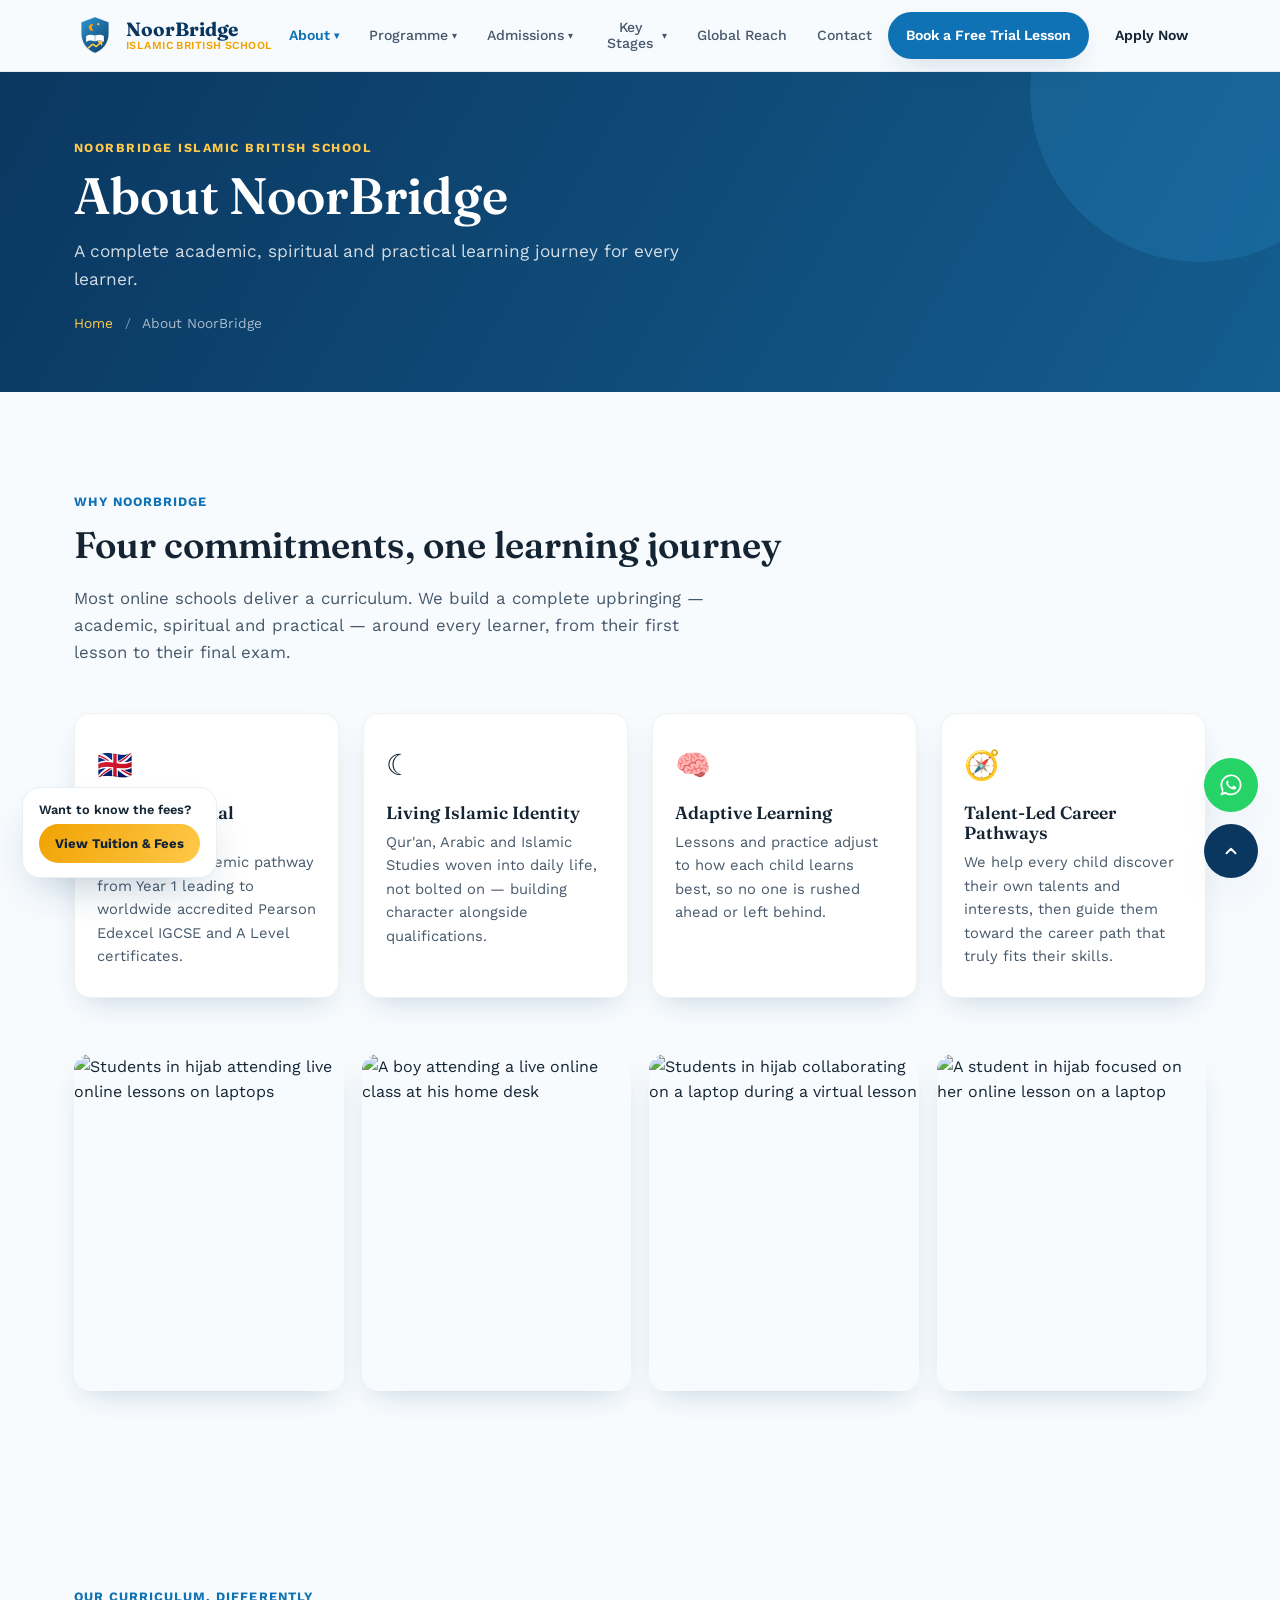
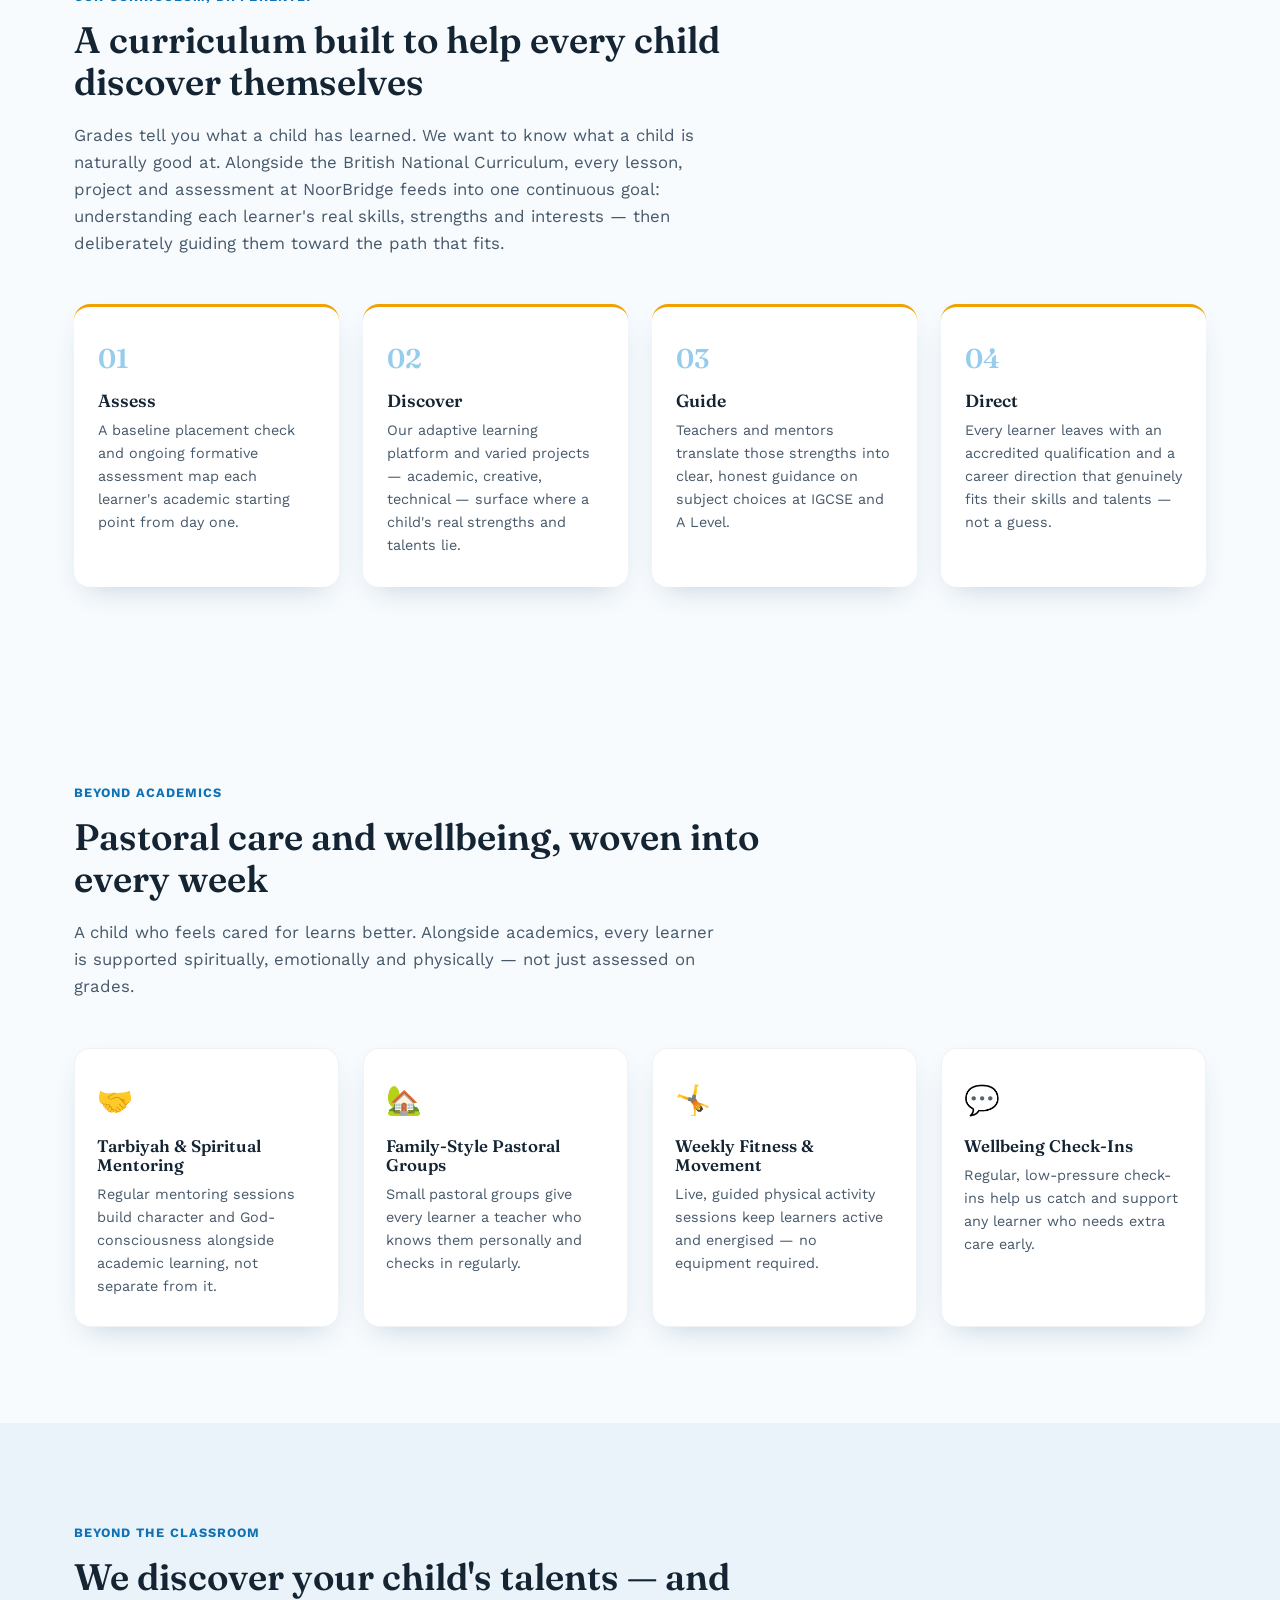
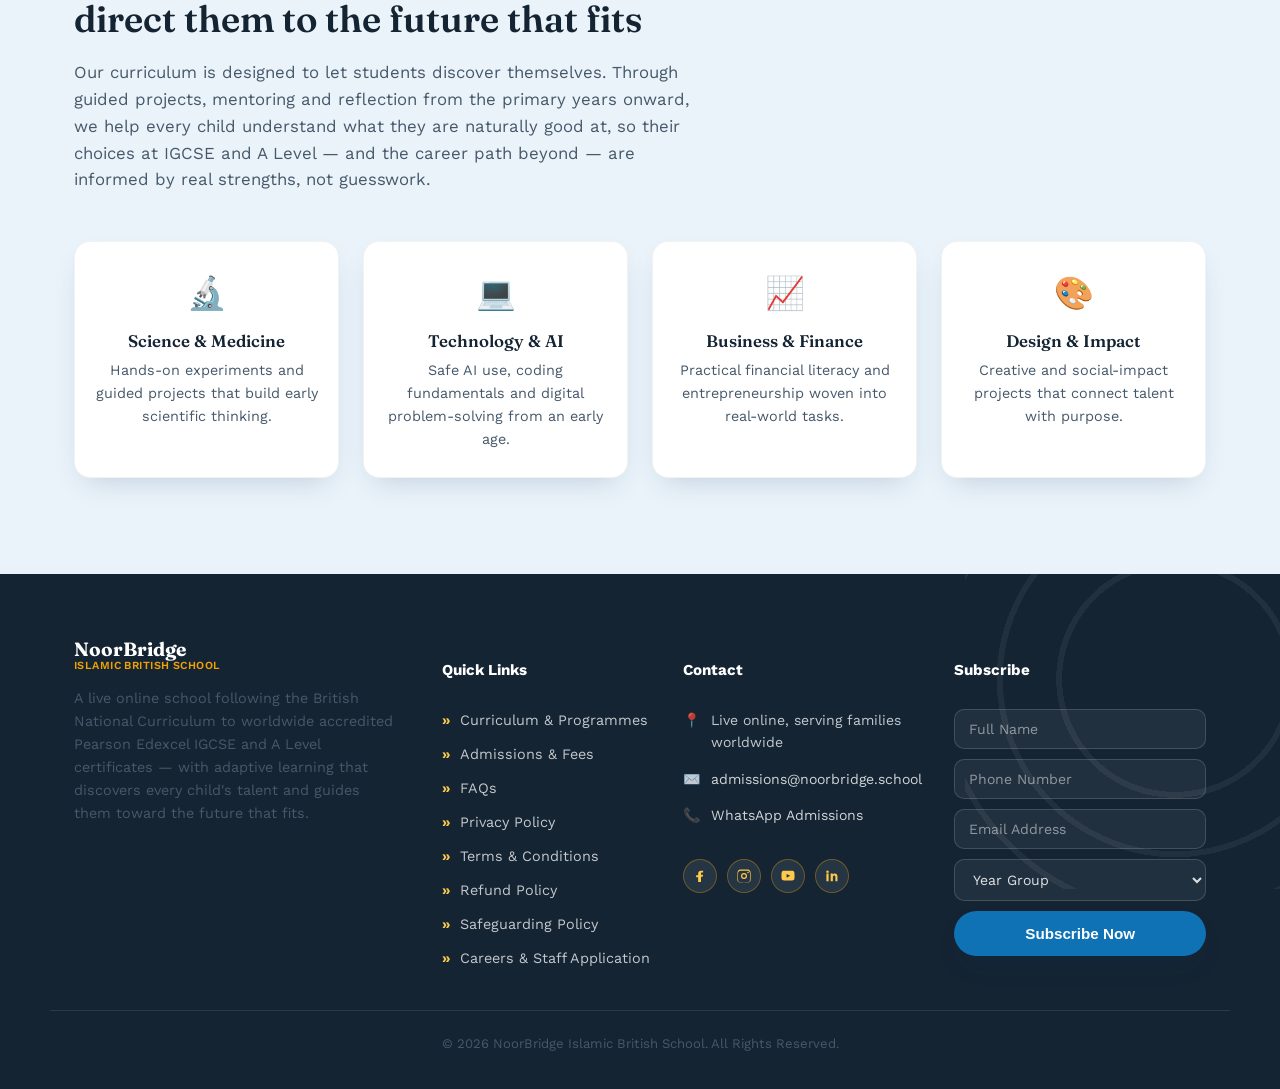
==== commit 6fe0017b: "Refine fees, admissions, and stage pages Co-Authored-By: Devin AI <158243242+devin-ai-integration[bo" ====
--- a/about.html
+++ b/about.html
@@ -1,10 +1,12 @@
 <!DOCTYPE html>
 <html lang="en">
 <head>
-<meta charset="UTF-8" />
-<meta name="viewport" content="width=device-width, initial-scale=1.0" />
-<title>About NoorBridge — A Complete Learning Journey</title>
-<meta name="description" content="Discover NoorBridge's commitments to academic excellence, talent discovery, pastoral care and career pathways." />
+<meta charset="UTF-8">
+<meta name="viewport" content="width=device-width, initial-scale=1.0">
+<title>About NoorBridge — NoorBridge Islamic British School</title>
+<meta name="description" content="Discover NoorBridge's commitments, care and pathways for learners worldwide.">
+<meta property="og:title" content="About NoorBridge — NoorBridge Islamic British School">
+<meta property="og:description" content="Discover NoorBridge's commitments, care and pathways for learners worldwide.">
 <link rel="preconnect" href="https://fonts.googleapis.com">
 <link rel="preconnect" href="https://fonts.gstatic.com" crossorigin>
 <link href="https://fonts.googleapis.com/css2?family=Fraunces:opsz,wght@9..144,500;9..144,600;9..144,700&family=Work+Sans:wght@400;500;600;700&display=swap" rel="stylesheet">
@@ -12,7 +14,6 @@
 <link rel="stylesheet" href="css/style.css">
 </head>
 <body>
-
 <!-- ===== SHARED HEADER / NAV ===== -->
 <!-- ===== HEADER ===== -->
 <header class="site-header" id="top">
@@ -75,13 +76,23 @@
           <a href="faq.html#faq">FAQs</a>
         </div>
       </div>
+      <div class="nav-group">
+        <button type="button" class="nav-group-trigger">Key Stages <span class="nav-caret">▾</span></button>
+        <div class="nav-dropdown">
+          <a href="stage-primary.html">Primary · Years 1–6</a>
+          <a href="stage-lower-secondary.html">Lower Secondary · Years 7–9</a>
+          <a href="stage-gcse.html">IGCSE · Years 10–11</a>
+          <a href="stage-sixth-form.html">Sixth Form · Years 12–13</a>
+          <a href="stages.html">All Key Stages</a>
+        </div>
+      </div>
       <a href="global-reach.html#global" class="nav-single">Global Reach</a>
       <a href="contact.html#contact" class="nav-single">Contact</a>
     </nav>
 
     <div class="header-actions">
-      <a href="admissions.html#admissions" class="btn btn-ghost">Book a Call</a>
-      <a href="admissions.html#admissions" class="btn btn-primary">Apply Now</a>
+      <a href="admissions.html#admissions" class="btn btn-primary">Book a Free Trial Lesson</a>
+      <a href="admissions.html#admissions" class="btn btn-ghost">Apply Now</a>
       <button class="nav-toggle" id="navToggle" aria-label="Open menu" aria-expanded="false">
         <span></span><span></span><span></span>
       </button>
--- a/css/style.css
+++ b/css/style.css
@@ -1339,3 +1339,212 @@
   .explore-grid { grid-template-columns: 1fr; }
   .explore-card { min-height: 0; }
 }
+
+/* ---------- Visual homepage and key stages ---------- */
+.hero-slider {
+  position: relative;
+  min-height: min(690px, calc(100vh - 74px));
+  overflow: hidden;
+  background: var(--emerald-900);
+  color: var(--white);
+}
+.hero-slides, .hero-slide { position: absolute; inset: 0; }
+.hero-slide { opacity: 0; visibility: hidden; transition: opacity .55s ease, visibility .55s ease; }
+.hero-slide.is-active { opacity: 1; visibility: visible; }
+.hero-slide > img { width: 100%; height: 100%; object-fit: cover; }
+.hero-slide-overlay {
+  position: absolute; inset: 0;
+  background: linear-gradient(90deg, rgba(5, 29, 53, .87) 0%, rgba(5, 29, 53, .56) 42%, rgba(5, 29, 53, .08) 82%);
+}
+.hero-slide-content {
+  position: relative; z-index: 2; min-height: min(690px, calc(100vh - 74px));
+  display: flex; flex-direction: column; justify-content: center; align-items: flex-start;
+  padding-top: 54px; padding-bottom: 88px;
+}
+.hero-slide-content .eyebrow { color: var(--gold-400); }
+.hero-slide-content h1 {
+  color: var(--white); max-width: 600px; font-size: clamp(2.6rem, 6vw, 5.4rem);
+  letter-spacing: -.03em; margin-bottom: 28px;
+}
+.hero-slide-content .hero-ctas { display: flex; flex-wrap: wrap; gap: 12px; }
+.hero-slide-content .btn-outline { color: var(--white); border-color: rgba(255,255,255,.75); }
+.hero-slide-content .btn-outline:hover { color: var(--ink-900); border-color: var(--white); background: var(--white); }
+.hero-slider-arrow {
+  position: absolute; z-index: 3; top: 50%; transform: translateY(-50%);
+  width: 48px; height: 48px; border: 1px solid rgba(255,255,255,.45);
+  border-radius: 50%; background: rgba(5,29,53,.25); color: var(--white);
+  font-size: 2rem; line-height: 1; cursor: pointer; transition: background .18s ease;
+}
+.hero-slider-arrow:hover, .hero-slider-arrow:focus-visible { background: rgba(5,29,53,.7); }
+.hero-slider-prev { left: 24px; }
+.hero-slider-next { right: 24px; }
+.hero-slider-controls {
+  position: absolute; z-index: 3; left: 50%; bottom: 28px; transform: translateX(-50%);
+  display: flex; gap: 9px;
+}
+.hero-slider-dot { width: 34px; height: 5px; padding: 0; border: 0; border-radius: 99px; background: rgba(255,255,255,.42); cursor: pointer; }
+.hero-slider-dot.is-active { background: var(--gold-400); }
+.section-heading-row { display: flex; justify-content: space-between; align-items: end; gap: 24px; }
+.text-link { color: var(--emerald-700); font-weight: 700; white-space: nowrap; }
+.text-link span { padding-left: 5px; }
+.stage-card-grid { display: grid; grid-template-columns: repeat(4, 1fr); gap: 18px; margin-top: 34px; }
+.stage-card {
+  position: relative; min-height: 360px; overflow: hidden; border-radius: 24px;
+  background: var(--emerald-900); box-shadow: var(--shadow-soft);
+}
+.stage-card img { width: 100%; height: 100%; min-height: 360px; object-fit: cover; transition: transform .45s ease; }
+.stage-card::after { content: ""; position: absolute; inset: 25% 0 0; background: linear-gradient(transparent, rgba(5,29,53,.88)); }
+.stage-card:hover img { transform: scale(1.07); }
+.stage-card-caption { position: absolute; z-index: 1; inset: auto 22px 21px; display: flex; flex-direction: column; color: var(--white); }
+.stage-card-caption strong { color: var(--gold-400); font-size: .82rem; letter-spacing: .08em; text-transform: uppercase; }
+.stage-card-caption span { font-family: var(--font-head); font-size: 1.45rem; line-height: 1.15; margin-top: 4px; }
+.stage-card-caption small { color: rgba(255,255,255,.78); margin-top: 7px; }
+.stats-band { background: var(--emerald-900); color: var(--white); padding: 24px 0; }
+.stats-grid { display: grid; grid-template-columns: repeat(4, 1fr); gap: 18px; }
+.stats-grid > div { padding: 4px 16px; border-left: 1px solid rgba(255,255,255,.22); }
+.stats-grid > div:first-child { border-left: 0; }
+.stats-grid strong, .stats-grid span { display: block; }
+.stats-grid strong { color: var(--gold-400); font-family: var(--font-head); font-size: 1.25rem; }
+.stats-grid span { color: rgba(255,255,255,.72); font-size: .82rem; }
+
+/* ---------- Stage hub and stage detail layouts ---------- */
+.stage-hub-grid { display: grid; grid-template-columns: repeat(2, 1fr); gap: 24px; }
+.stage-hub-card { overflow: hidden; border-radius: 24px; background: var(--white); box-shadow: var(--shadow-soft); }
+.stage-hub-card-image { position: relative; height: 270px; overflow: hidden; }
+.stage-hub-card-image img { width: 100%; height: 100%; object-fit: cover; transition: transform .4s ease; }
+.stage-hub-card:hover img { transform: scale(1.05); }
+.stage-hub-card-image span { position: absolute; left: 20px; bottom: 18px; color: var(--white); font-weight: 700; font-size: .82rem; letter-spacing: .1em; text-transform: uppercase; }
+.stage-hub-card-body { padding: 24px; }
+.stage-hub-card-body h2 { margin-bottom: 7px; }
+.stage-hub-card-body p { min-height: 52px; }
+.stage-hub-price { color: var(--emerald-700); font-weight: 700; }
+.stage-hub-card-body .btn { margin-top: 16px; }
+.reassurance-strip { display: grid; grid-template-columns: repeat(3, 1fr); gap: 18px; padding: 24px; border-radius: var(--radius); background: var(--emerald-100); }
+.reassurance-strip strong, .reassurance-strip span { display: block; }
+.reassurance-strip strong { color: var(--emerald-900); }
+.reassurance-strip span { color: var(--ink-700); font-size: .88rem; }
+.stage-banner { position: relative; min-height: 390px; overflow: hidden; background: var(--emerald-900); }
+.stage-banner img { width: 100%; height: 390px; object-fit: cover; }
+.stage-banner::after { content: ""; position: absolute; inset: 0; background: linear-gradient(90deg, rgba(5,29,53,.85), rgba(5,29,53,.15)); }
+.stage-banner-content { position: absolute; z-index: 1; inset: 0; display: flex; align-items: end; padding-bottom: 52px; }
+.stage-banner h1 { max-width: 780px; color: var(--white); font-size: clamp(2.4rem, 5vw, 4.7rem); margin: 0; }
+.stage-intro { max-width: 820px; padding: 35px 0 12px; }
+.stage-intro p { font-size: 1.15rem; }
+.stage-layout { display: grid; grid-template-columns: minmax(0, 2fr) minmax(300px, 1fr); gap: 42px; align-items: start; }
+.stage-main { min-width: 0; }
+.stage-enrolment { order: 2; position: sticky; top: 100px; }
+.enrolment-card { padding: 27px; border-radius: 20px; background: var(--white); box-shadow: var(--shadow-lift); }
+.enrolment-card h2 { font-size: 1.55rem; }
+.price-line { display: flex; align-items: end; gap: 7px; flex-wrap: wrap; margin: 12px 0 3px; }
+.price-line strong { color: var(--emerald-900); font-family: var(--font-head); font-size: 2.7rem; line-height: 1; }
+.price-line span { color: var(--ink-700); font-size: .84rem; }
+.founding-badge { display: inline-block; margin: 4px 0 15px; padding: 4px 9px; border-radius: 99px; background: var(--gold-400); color: var(--ink-900); font-size: .72rem; font-weight: 700; }
+.inclusion-list, .stage-feature-list { list-style: none; display: grid; gap: 9px; }
+.inclusion-list { margin: 13px 0 8px; padding-bottom: 14px; border-bottom: 1px solid rgba(10,55,96,.1); }
+.inclusion-list li::before { content: "✓"; margin-right: 8px; color: var(--green-600); font-weight: 700; }
+.time-note { font-size: .75rem; color: var(--ink-700); }
+.stage-apply-mobile { display: none; }
+.tabs { margin-top: 9px; }
+.tab-list { display: flex; gap: 4px; border-bottom: 1px solid rgba(10,55,96,.16); margin-bottom: 26px; }
+.tab-trigger { padding: 13px 18px; border: 0; border-bottom: 3px solid transparent; background: none; color: var(--ink-700); font: inherit; font-weight: 600; cursor: pointer; }
+.tab-trigger[aria-selected="true"] { border-bottom-color: var(--emerald-700); color: var(--emerald-900); }
+.tab-panel[hidden] { display: none; }
+.benefit-grid { display: grid; grid-template-columns: repeat(3, 1fr); gap: 14px; margin: 22px 0 31px; }
+.benefit-card { min-height: 168px; padding: 20px; border-radius: var(--radius); color: var(--white); }
+.benefit-card h3 { font-size: 1.1rem; }
+.benefit-card p { color: rgba(255,255,255,.86); font-size: .87rem; }
+.benefit-green { background: var(--green-600); }
+.benefit-blue { background: var(--emerald-600); }
+.benefit-gold { background: var(--gold-500); color: var(--ink-900); }
+.benefit-gold p { color: rgba(20,36,51,.78); }
+.stage-feature-list { margin-top: 17px; }
+.stage-feature-list li { padding-left: 26px; position: relative; }
+.stage-feature-list li::before { content: "✦"; position: absolute; left: 0; color: var(--gold-500); }
+.timetable-wrap { overflow-x: auto; border-radius: 12px; box-shadow: var(--shadow-soft); }
+.timetable { width: 100%; min-width: 580px; border-collapse: collapse; background: var(--white); }
+.timetable th, .timetable td { padding: 13px 15px; border: 1px solid rgba(10,55,96,.1); text-align: left; }
+.timetable th { background: var(--emerald-900); color: var(--white); font-size: .84rem; }
+.timetable td { color: var(--ink-700); font-size: .88rem; }
+.subject-chip-list { display: flex; flex-wrap: wrap; gap: 9px; }
+.subject-chip-list span { padding: 9px 13px; border-radius: 99px; background: var(--emerald-100); color: var(--emerald-900); font-size: .85rem; }
+.subject-chip-list .chip-included { background: var(--green-100); color: #2f713c; }
+.subject-chip-list .chip-optional { background: #fff4d5; color: #8b6000; }
+.stage-cta-band { display: flex; justify-content: space-between; align-items: center; gap: 20px; margin-top: 48px; padding: 25px 30px; border-radius: var(--radius); background: var(--emerald-900); color: var(--white); }
+.stage-cta-band h2 { color: var(--white); font-size: 1.45rem; margin: 0; }
+.stage-adjacent { display: grid; grid-template-columns: 1fr 1fr; gap: 18px; margin-top: 18px; }
+.stage-adjacent--next-only, .stage-adjacent--prev-only { grid-template-columns: 1fr; }
+.stage-adjacent--next-only a, .stage-adjacent--prev-only a { grid-column: 1; }
+.stage-adjacent a { padding: 18px 20px; border-radius: var(--radius); background: var(--white); box-shadow: var(--shadow-soft); }
+.stage-adjacent span, .stage-adjacent strong { display: block; }
+.stage-adjacent span { color: var(--ink-700); font-size: .8rem; }
+.stage-adjacent strong { color: var(--emerald-900); margin-top: 5px; }
+.stage-form { margin-top: 25px; }
+.stage-form h3 { font-size: 1.18rem; margin-top: 26px; }
+.stage-form .field { margin-top: 12px; }
+.stage-form .field > span,
+.calculator-fields .field > span { font-size: .85rem; font-weight: 600; color: var(--ink-700); }
+.stage-form input, .stage-form select { width: 100%; }
+.stage-form .field-checkbox { margin-top: 16px; }
+.stage-form-note { margin: 13px 0 0; color: var(--green-600); font-size: .86rem; font-weight: 600; }
+
+/* ---------- Fees calculator and sectioned admissions ---------- */
+.fee-card { position: relative; display: flex; flex-direction: column; }
+.fee-card ul { flex: 1; }
+.fee-card .btn { margin-top: 18px; }
+.fee-calculator { margin: 42px 0 28px; padding: 27px; border-radius: 20px; background: var(--emerald-100); }
+.fee-calculator h3 { margin-bottom: 16px; }
+.calculator-fields { display: grid; grid-template-columns: repeat(3, 1fr); gap: 14px; }
+.calculator-result { margin-top: 19px; padding-top: 18px; border-top: 1px solid rgba(10,55,96,.14); }
+.calculator-result strong { display: block; color: var(--emerald-900); font-family: var(--font-head); font-size: 2rem; }
+.calculator-result > span { display: block; margin-top: 5px; color: var(--ink-700); font-size: .85rem; }
+.calculator-breakdown { display: grid; grid-template-columns: repeat(3, 1fr); gap: 14px; margin: 20px 0 0; }
+.calculator-breakdown div { padding: 14px; border-radius: 12px; background: rgba(255,255,255,.66); }
+.calculator-breakdown dt { color: var(--ink-700); font-size: .78rem; }
+.calculator-breakdown dd { margin: 5px 0 0; color: var(--emerald-900); font-weight: 700; }
+.admissions-sections { display: grid; gap: 36px; margin-top: 28px; }
+.admissions-block { padding: 26px; border-radius: 18px; background: var(--white); box-shadow: var(--shadow-soft); }
+.admissions-block h3 { color: var(--emerald-900); font-size: 1.35rem; }
+.admissions-block h3 span { display: inline-flex; align-items: center; justify-content: center; width: 30px; height: 30px; margin-right: 9px; border-radius: 50%; background: var(--gold-400); font-family: var(--font-body); font-size: .85rem; }
+.admissions-block .form-grid { margin-top: 18px; }
+.admissions-block .field + .field { margin-top: 0; }
+.admissions-block textarea { min-height: 100px; }
+
+@media (max-width: 980px) {
+  .stage-card-grid { grid-template-columns: repeat(2, 1fr); }
+  .stats-grid { grid-template-columns: repeat(2, 1fr); }
+  .stats-grid > div:nth-child(3) { border-left: 0; }
+  .stage-layout { grid-template-columns: 1fr; }
+  .stage-enrolment { order: 2; position: static; }
+  .stage-main { order: 1; }
+  .stage-apply-mobile { display: inline-flex; margin: 4px 0 22px; }
+  .benefit-grid { grid-template-columns: repeat(3, 1fr); }
+}
+@media (max-width: 760px) {
+  .hero-slider, .hero-slide-content { min-height: 590px; }
+  .hero-slide-overlay { background: linear-gradient(90deg, rgba(5,29,53,.86), rgba(5,29,53,.25)); }
+  .hero-slide-content { padding-top: 35px; padding-bottom: 78px; }
+  .hero-slide-content h1 { font-size: clamp(2.35rem, 12vw, 3.8rem); }
+  .hero-slider-arrow { width: 38px; height: 38px; font-size: 1.6rem; }
+  .hero-slider-prev { left: 12px; }
+  .hero-slider-next { right: 12px; }
+  .stage-card-grid, .stage-hub-grid, .calculator-fields, .reassurance-strip { grid-template-columns: 1fr; }
+  .stage-card, .stage-card img { min-height: 300px; }
+  .stats-grid { grid-template-columns: 1fr 1fr; gap: 10px; }
+  .stats-grid > div { padding: 5px 10px; }
+  .stats-grid strong { font-size: 1rem; }
+  .stats-grid span { font-size: .72rem; }
+  .stage-banner, .stage-banner img { min-height: 300px; height: 300px; }
+  .stage-banner-content { padding-bottom: 28px; }
+  .stage-banner h1 { font-size: 2.5rem; }
+  .stage-intro { padding-top: 24px; }
+  .tab-list { overflow-x: auto; }
+  .tab-trigger { flex: 1 0 auto; padding: 12px 13px; }
+  .benefit-grid { grid-template-columns: 1fr; }
+  .benefit-card { min-height: 0; }
+  .stage-cta-band { align-items: flex-start; flex-direction: column; padding: 23px; }
+  .stage-adjacent { grid-template-columns: 1fr; }
+  .calculator-breakdown { grid-template-columns: 1fr; }
+}
+@media (prefers-reduced-motion: reduce) {
+  .hero-slide, .stage-card img, .stage-hub-card-image img { transition: none; }
+}
